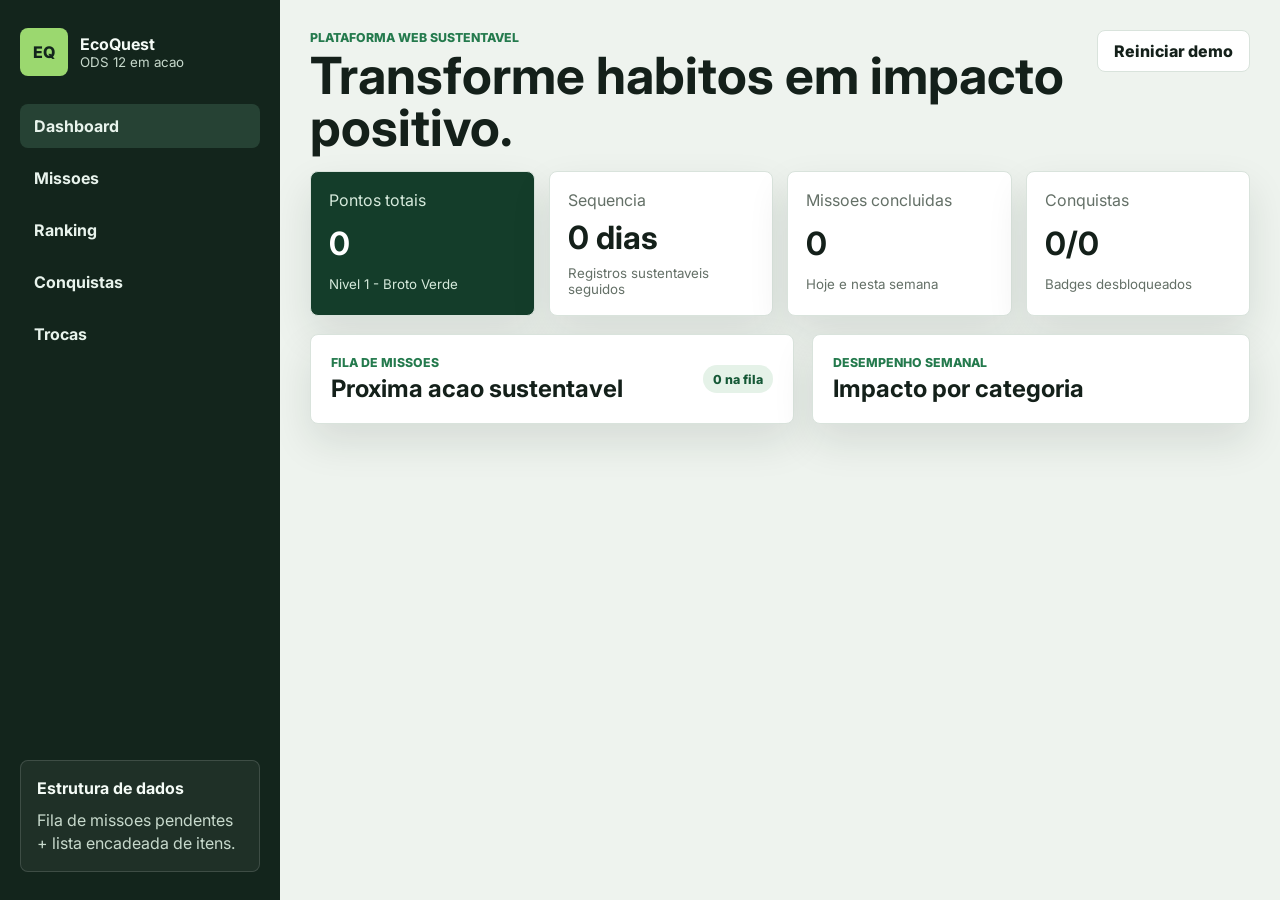
==== index.html @ 89058a18 "Primeiro commit: Criando arquivos HTML e CSS" ====
<!DOCTYPE html>
<html lang="pt-BR">
<head>
  <meta charset="UTF-8">
  <meta name="viewport" content="width=device-width, initial-scale=1.0">
  <title>EcoQuest | Gamificacao Sustentavel</title>
  <link rel="preconnect" href="https://fonts.googleapis.com">
  <link rel="preconnect" href="https://fonts.gstatic.com" crossorigin>
  <link href="https://fonts.googleapis.com/css2?family=Inter:wght@400;500;600;700;800&display=swap" rel="stylesheet">
  <link rel="stylesheet" href="styles.css">
</head>
<body>
  <div class="app-shell">
    <aside class="sidebar">
      <div class="brand">
        <span class="brand-mark">EQ</span>
        <div>
          <strong>EcoQuest</strong>
          <small>ODS 12 em acao</small>
        </div>
      </div>

      <nav class="nav-tabs" aria-label="Navegacao principal">
        <button class="nav-button active" data-view="dashboard" type="button">Dashboard</button>
        <button class="nav-button" data-view="missoes" type="button">Missoes</button>
        <button class="nav-button" data-view="ranking" type="button">Ranking</button>
        <button class="nav-button" data-view="conquistas" type="button">Conquistas</button>
        <button class="nav-button" data-view="trocas" type="button">Trocas</button>
      </nav>

      <div class="side-note">
        <strong>Estrutura de dados</strong>
        <span>Fila de missoes pendentes + lista encadeada de itens.</span>
      </div>
    </aside>

    <main class="main-content">
      <header class="topbar">
        <div>
          <p class="eyebrow">Plataforma web sustentavel</p>
          <h1>Transforme habitos em impacto positivo.</h1>
        </div>
        <button class="ghost-button" id="resetApp" type="button">Reiniciar demo</button>
      </header>

      <section class="notice" id="toast" aria-live="polite"></section>

      <section class="view active" id="dashboard">
        <div class="metrics-grid">
          <article class="metric-card primary">
            <span>Pontos totais</span>
            <strong id="totalPoints">0</strong>
            <small id="levelLabel">Nivel 1 - Broto Verde</small>
          </article>
          <article class="metric-card">
            <span>Sequencia</span>
            <strong id="streakDays">0 dias</strong>
            <small>Registros sustentaveis seguidos</small>
          </article>
          <article class="metric-card">
            <span>Missoes concluidas</span>
            <strong id="completedCount">0</strong>
            <small>Hoje e nesta semana</small>
          </article>
          <article class="metric-card">
            <span>Conquistas</span>
            <strong id="achievementCount">0/0</strong>
            <small>Badges desbloqueados</small>
          </article>
        </div>

        <div class="content-grid">
          <article class="panel next-mission">
            <div class="panel-header">
              <div>
                <p class="eyebrow">Fila de missoes</p>
                <h2>Proxima acao sustentavel</h2>
              </div>
              <span class="pill" id="queueSize">0 na fila</span>
            </div>
            <div id="nextMissionCard"></div>
          </article>

          <article class="panel">
            <div class="panel-header">
              <div>
                <p class="eyebrow">Desempenho semanal</p>
                <h2>Impacto por categoria</h2>
              </div>
            </div>
            <div class="chart-list" id="impactChart"></div>
          </article>
        </div>
      </section>

      <section class="view" id="missoes">
        <div class="section-header">
          <div>
            <p class="eyebrow">Missoes diarias e semanais</p>
            <h2>Registre uma atividade sustentavel</h2>
          </div>
          <span class="pill">Foto opcional</span>
        </div>
        <div class="mission-grid" id="missionList"></div>
      </section>

      <section class="view" id="ranking">
        <div class="section-header">
          <div>
            <p class="eyebrow">Competicao saudavel</p>
            <h2>Ranking EcoQuest</h2>
          </div>
        </div>
        <div class="ranking-list" id="rankingList"></div>
      </section>

      <section class="view" id="conquistas">
        <div class="section-header">
          <div>
            <p class="eyebrow">Gamificacao</p>
            <h2>Conquistas e recompensas</h2>
          </div>
        </div>
        <div class="achievement-grid" id="achievementList"></div>
      </section>

      <section class="view" id="trocas">
        <div class="section-header">
          <div>
            <p class="eyebrow">Economia circular</p>
            <h2>Troque ou doe itens parados</h2>
          </div>
          <span class="pill">+25 pontos por item</span>
        </div>

        <div class="exchange-layout">
          <form class="panel exchange-form" id="itemForm">
            <label>
              Nome do item
              <input id="itemName" type="text" placeholder="Ex.: Mochila, livro, fone" required>
            </label>
            <label>
              Categoria
              <select id="itemCategory" required>
                <option value="Roupas">Roupas</option>
                <option value="Eletronicos">Eletronicos</option>
                <option value="Livros">Livros</option>
                <option value="Casa">Casa</option>
                <option value="Outros">Outros</option>
              </select>
            </label>
            <label>
              Estado
              <select id="itemCondition" required>
                <option value="Novo">Novo</option>
                <option value="Muito bom">Muito bom</option>
                <option value="Bom">Bom</option>
                <option value="Precisa de reparo">Precisa de reparo</option>
              </select>
            </label>
            <label>
              Descricao
              <textarea id="itemDescription" rows="4" placeholder="Descreva o item e como combinar a troca."></textarea>
            </label>
            <button class="primary-button" type="submit">Cadastrar item</button>
          </form>

          <div class="panel">
            <div class="panel-header">
              <div>
                <p class="eyebrow">Lista encadeada</p>
                <h2>Itens disponiveis</h2>
              </div>
            </div>
            <div class="item-list" id="itemList"></div>
          </div>
        </div>
      </section>
    </main>
  </div>

  <template id="missionTemplate">
    <article class="mission-card">
      <div class="mission-top">
        <span class="mission-icon"></span>
        <span class="pill mission-frequency"></span>
      </div>
      <h3></h3>
      <p></p>
      <div class="mission-meta">
        <span class="points"></span>
        <span class="category"></span>
      </div>
      <label class="proof-upload">
        <span>Anexar foto opcional</span>
        <input type="file" accept="image/*">
      </label>
      <img class="proof-preview" alt="Previa da comprovacao">
      <button class="primary-button complete-button" type="button">Concluir missao</button>
    </article>
  </template>

  <script src="script.js"></script>
</body>
</html>
---- styles.css ----
:root {
  --bg: #eef3ee;
  --surface: #ffffff;
  --surface-strong: #f7faf7;
  --text: #14201a;
  --muted: #647067;
  --line: #d9e3dc;
  --green: #247a4d;
  --green-dark: #155836;
  --blue: #1f6f8f;
  --yellow: #c79022;
  --rose: #b9475b;
  --shadow: 0 18px 40px rgba(20, 32, 26, 0.11);
}

* {
  box-sizing: border-box;
}

body {
  margin: 0;
  min-height: 100vh;
  background: var(--bg);
  color: var(--text);
  font-family: "Inter", Arial, sans-serif;
}

button,
input,
select,
textarea {
  font: inherit;
}

button {
  cursor: pointer;
}

.app-shell {
  display: grid;
  grid-template-columns: 280px minmax(0, 1fr);
  min-height: 100vh;
}

.sidebar {
  display: flex;
  flex-direction: column;
  gap: 28px;
  padding: 28px 20px;
  background: #13251c;
  color: #f4fbf6;
}

.brand {
  display: flex;
  align-items: center;
  gap: 12px;
}

.brand-mark {
  display: grid;
  place-items: center;
  width: 48px;
  height: 48px;
  border-radius: 8px;
  background: #9bd86f;
  color: #13251c;
  font-weight: 800;
}

.brand strong,
.brand small {
  display: block;
}

.brand small,
.side-note span {
  color: #c7d9cc;
}

.nav-tabs {
  display: grid;
  gap: 8px;
}

.nav-button {
  width: 100%;
  min-height: 44px;
  border: 0;
  border-radius: 8px;
  background: transparent;
  color: #e8f3ec;
  text-align: left;
  padding: 0 14px;
  font-weight: 700;
}

.nav-button.active,
.nav-button:hover {
  background: #264234;
}

.side-note {
  margin-top: auto;
  display: grid;
  gap: 8px;
  padding: 16px;
  border: 1px solid rgba(255, 255, 255, 0.14);
  border-radius: 8px;
  background: rgba(255, 255, 255, 0.05);
  line-height: 1.45;
}

.main-content {
  padding: 30px;
  overflow: hidden;
}

.topbar {
  display: flex;
  align-items: flex-start;
  justify-content: space-between;
  gap: 18px;
  margin-bottom: 18px;
}

.topbar h1,
.section-header h2,
.panel h2 {
  margin: 4px 0 0;
  letter-spacing: 0;
}

.topbar h1 {
  font-size: clamp(1.8rem, 4vw, 3.4rem);
  line-height: 1.02;
  max-width: 760px;
}

.eyebrow {
  margin: 0;
  color: var(--green);
  font-size: 0.77rem;
  font-weight: 800;
  letter-spacing: 0;
  text-transform: uppercase;
}

.ghost-button,
.primary-button {
  min-height: 42px;
  border-radius: 8px;
  padding: 0 16px;
  font-weight: 800;
}

.ghost-button {
  border: 1px solid var(--line);
  background: var(--surface);
  color: var(--text);
}

.primary-button {
  border: 0;
  background: var(--green);
  color: #fff;
}

.primary-button:hover {
  background: var(--green-dark);
}

.notice {
  min-height: 0;
}

.notice.show {
  margin-bottom: 18px;
  padding: 14px 16px;
  border-left: 5px solid var(--green);
  border-radius: 8px;
  background: #ffffff;
  box-shadow: var(--shadow);
  font-weight: 700;
}

.view {
  display: none;
}

.view.active {
  display: block;
}

.metrics-grid {
  display: grid;
  grid-template-columns: repeat(4, minmax(0, 1fr));
  gap: 14px;
  margin-bottom: 18px;
}

.metric-card,
.panel,
.mission-card,
.achievement-card,
.ranking-row,
.item-card {
  border: 1px solid var(--line);
  border-radius: 8px;
  background: var(--surface);
  box-shadow: var(--shadow);
}

.metric-card {
  display: grid;
  gap: 8px;
  padding: 18px;
}

.metric-card.primary {
  background: #143d2a;
  color: #fff;
}

.metric-card span,
.metric-card small {
  color: var(--muted);
}

.metric-card.primary span,
.metric-card.primary small {
  color: #d6eadc;
}

.metric-card strong {
  font-size: 2rem;
}

.content-grid {
  display: grid;
  grid-template-columns: minmax(0, 1.05fr) minmax(320px, 0.95fr);
  gap: 18px;
}

.panel {
  padding: 20px;
}

.panel-header,
.section-header,
.mission-top,
.mission-meta,
.ranking-row {
  display: flex;
  align-items: center;
  justify-content: space-between;
  gap: 12px;
}

.section-header {
  margin: 8px 0 18px;
}

.pill {
  display: inline-flex;
  align-items: center;
  min-height: 28px;
  border-radius: 999px;
  background: #e5f2e8;
  color: var(--green-dark);
  padding: 0 10px;
  font-size: 0.78rem;
  font-weight: 800;
  white-space: nowrap;
}

.mission-grid,
.achievement-grid {
  display: grid;
  grid-template-columns: repeat(3, minmax(0, 1fr));
  gap: 16px;
}

.mission-card,
.achievement-card,
.item-card {
  padding: 18px;
}

.mission-card {
  display: grid;
  gap: 12px;
}

.mission-icon {
  display: grid;
  place-items: center;
  width: 44px;
  height: 44px;
  border-radius: 8px;
  background: #dff1e3;
  font-size: 1.35rem;
}

.mission-card h3,
.achievement-card h3,
.item-card h3 {
  margin: 0;
}

.mission-card p,
.achievement-card p,
.item-card p {
  margin: 0;
  color: var(--muted);
  line-height: 1.5;
}

.mission-meta span {
  color: var(--blue);
  font-weight: 800;
}

.proof-upload {
  display: grid;
  gap: 8px;
  padding: 12px;
  border: 1px dashed #9bb8a6;
  border-radius: 8px;
  background: var(--surface-strong);
  color: var(--muted);
  font-size: 0.9rem;
  font-weight: 700;
}

.proof-upload input {
  width: 100%;
}

.proof-preview {
  display: none;
  width: 100%;
  max-height: 150px;
  object-fit: cover;
  border-radius: 8px;
}

.proof-preview.visible {
  display: block;
}

.chart-list {
  display: grid;
  gap: 18px;
}

.chart-row {
  display: grid;
  gap: 8px;
}

.chart-title {
  display: flex;
  justify-content: space-between;
  color: var(--muted);
  font-weight: 800;
}

.bar-track {
  height: 14px;
  overflow: hidden;
  border-radius: 999px;
  background: #e2ebe5;
}

.bar-fill {
  height: 100%;
  border-radius: inherit;
  background: var(--green);
}

.ranking-list,
.item-list {
  display: grid;
  gap: 12px;
}

.ranking-row {
  padding: 16px;
}

.ranking-left {
  display: flex;
  align-items: center;
  gap: 12px;
}

.rank-position {
  display: grid;
  place-items: center;
  width: 36px;
  height: 36px;
  border-radius: 8px;
  background: #e9f3ed;
  font-weight: 900;
}

.ranking-row.current-user {
  border-color: var(--green);
  background: #f3fbf5;
}

.achievement-card {
  display: grid;
  gap: 10px;
}

.achievement-card.locked {
  opacity: 0.55;
  box-shadow: none;
}

.badge-icon {
  font-size: 2rem;
}

.exchange-layout {
  display: grid;
  grid-template-columns: 360px minmax(0, 1fr);
  gap: 18px;
}

.exchange-form {
  display: grid;
  gap: 14px;
  align-content: start;
}

label {
  display: grid;
  gap: 7px;
  color: var(--muted);
  font-weight: 800;
}

input,
select,
textarea {
  width: 100%;
  border: 1px solid var(--line);
  border-radius: 8px;
  background: #fff;
  color: var(--text);
  padding: 11px 12px;
}

textarea {
  resize: vertical;
}

.item-card {
  display: grid;
  gap: 10px;
}

.item-tags {
  display: flex;
  flex-wrap: wrap;
  gap: 8px;
}

.empty-state {
  color: var(--muted);
  line-height: 1.5;
}

@media (max-width: 980px) {
  .app-shell {
    grid-template-columns: 1fr;
  }

  .sidebar {
    position: sticky;
    top: 0;
    z-index: 3;
    padding: 16px;
  }

  .nav-tabs {
    grid-template-columns: repeat(5, minmax(0, 1fr));
  }

  .nav-button {
    text-align: center;
    padding: 0 8px;
  }

  .side-note {
    display: none;
  }

  .metrics-grid,
  .content-grid,
  .mission-grid,
  .achievement-grid,
  .exchange-layout {
    grid-template-columns: 1fr 1fr;
  }
}

@media (max-width: 680px) {
  .main-content {
    padding: 18px;
  }

  .topbar,
  .section-header,
  .panel-header {
    align-items: stretch;
    flex-direction: column;
  }

  .nav-tabs,
  .metrics-grid,
  .content-grid,
  .mission-grid,
  .achievement-grid,
  .exchange-layout {
    grid-template-columns: 1fr;
  }

  .sidebar {
    position: static;
  }

  .nav-button {
    text-align: left;
  }
}
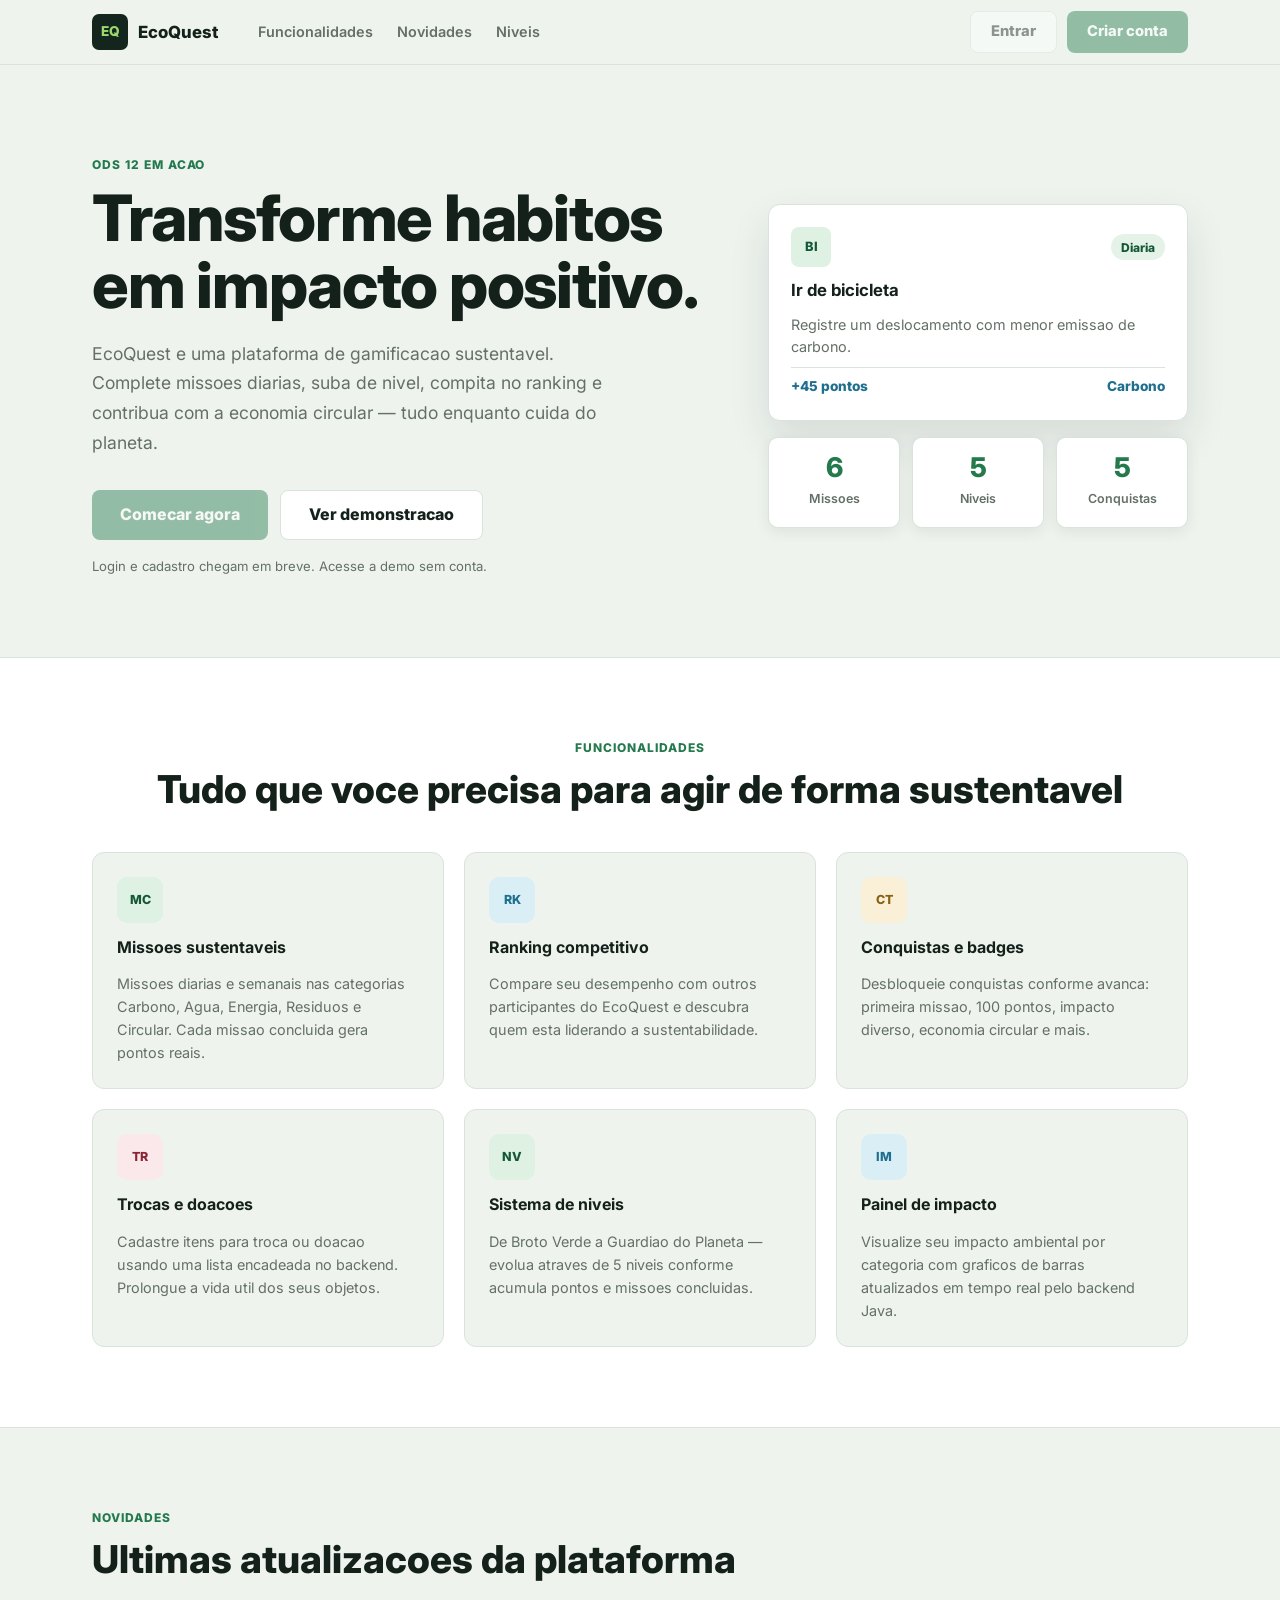
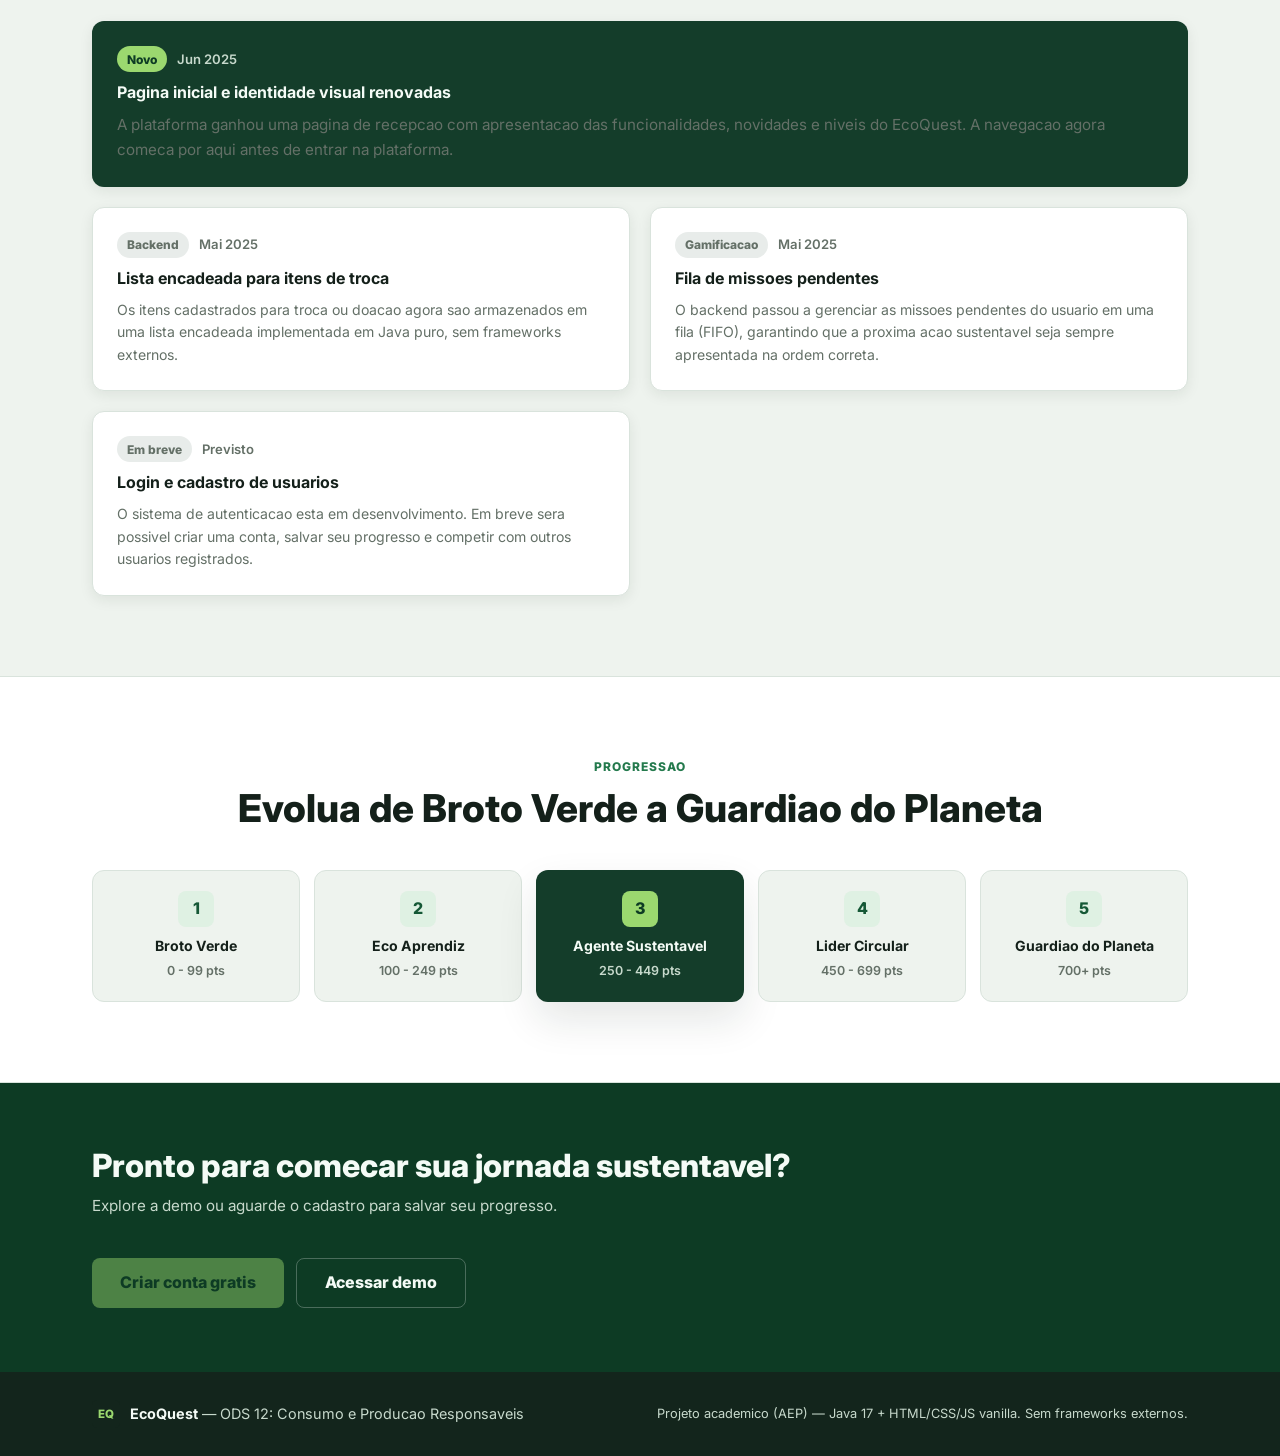
==== commit de47f769: "Terceiro commit: Ajustando FrontEnd para criar uma landing page" ====
--- a/index.html
+++ b/index.html
@@ -3,203 +3,231 @@
 <head>
   <meta charset="UTF-8">
   <meta name="viewport" content="width=device-width, initial-scale=1.0">
-  <title>EcoQuest | Gamificacao Sustentavel</title>
+  <title>EcoQuest | Transforme habitos em impacto positivo</title>
   <link rel="preconnect" href="https://fonts.googleapis.com">
   <link rel="preconnect" href="https://fonts.gstatic.com" crossorigin>
   <link href="https://fonts.googleapis.com/css2?family=Inter:wght@400;500;600;700;800&display=swap" rel="stylesheet">
-  <link rel="stylesheet" href="styles.css">
+  <link rel="stylesheet" href="landing.css">
 </head>
 <body>
-  <div class="app-shell">
-    <aside class="sidebar">
-      <div class="brand">
-        <span class="brand-mark">EQ</span>
+
+  <header class="lp-header">
+    <div class="lp-container lp-header-inner">
+      <a class="lp-brand" href="/">
+        <span class="lp-brand-mark">EQ</span>
+        <span class="lp-brand-name">EcoQuest</span>
+      </a>
+      <nav class="lp-nav" aria-label="Navegacao principal">
+        <a href="#features">Funcionalidades</a>
+        <a href="#novidades">Novidades</a>
+        <a href="#niveis">Niveis</a>
+      </nav>
+      <div class="lp-auth">
+        <button class="lp-btn-ghost" type="button" disabled title="Em breve">Entrar</button>
+        <button class="lp-btn-primary" type="button" disabled title="Em breve">Criar conta</button>
+      </div>
+    </div>
+  </header>
+
+  <main>
+
+    <section class="lp-hero">
+      <div class="lp-container lp-hero-inner">
+        <div class="lp-hero-content">
+          <span class="lp-eyebrow">ODS 12 em acao</span>
+          <h1>Transforme habitos<br>em impacto positivo.</h1>
+          <p class="lp-hero-sub">
+            EcoQuest e uma plataforma de gamificacao sustentavel. Complete missoes diarias,
+            suba de nivel, compita no ranking e contribua com a economia circular —
+            tudo enquanto cuida do planeta.
+          </p>
+          <div class="lp-hero-actions">
+            <button class="lp-btn-primary lp-btn-lg" type="button" disabled title="Em breve">Comecar agora</button>
+            <a class="lp-btn-ghost lp-btn-lg" href="/app.html">Ver demonstracao</a>
+          </div>
+          <p class="lp-hero-note">Login e cadastro chegam em breve. Acesse a demo sem conta.</p>
+        </div>
+        <div class="lp-hero-visual" aria-hidden="true">
+          <div class="lp-hero-card">
+            <div class="lp-hero-card-row">
+              <span class="lp-badge">BI</span>
+              <span class="lp-pill">Diaria</span>
+            </div>
+            <strong>Ir de bicicleta</strong>
+            <p>Registre um deslocamento com menor emissao de carbono.</p>
+            <div class="lp-hero-card-footer">
+              <span>+45 pontos</span>
+              <span>Carbono</span>
+            </div>
+          </div>
+          <div class="lp-hero-stat-row">
+            <div class="lp-hero-stat">
+              <strong>6</strong>
+              <span>Missoes</span>
+            </div>
+            <div class="lp-hero-stat">
+              <strong>5</strong>
+              <span>Niveis</span>
+            </div>
+            <div class="lp-hero-stat">
+              <strong>5</strong>
+              <span>Conquistas</span>
+            </div>
+          </div>
+        </div>
+      </div>
+    </section>
+
+    <section class="lp-features" id="features">
+      <div class="lp-container">
+        <span class="lp-eyebrow lp-eyebrow-center">Funcionalidades</span>
+        <h2 class="lp-section-title lp-text-center">Tudo que voce precisa para agir de forma sustentavel</h2>
+        <div class="lp-features-grid">
+          <article class="lp-feature-card">
+            <div class="lp-feature-icon lp-icon-green">
+              <span>MC</span>
+            </div>
+            <h3>Missoes sustentaveis</h3>
+            <p>Missoes diarias e semanais nas categorias Carbono, Agua, Energia, Residuos e Circular. Cada missao concluida gera pontos reais.</p>
+          </article>
+          <article class="lp-feature-card">
+            <div class="lp-feature-icon lp-icon-blue">
+              <span>RK</span>
+            </div>
+            <h3>Ranking competitivo</h3>
+            <p>Compare seu desempenho com outros participantes do EcoQuest e descubra quem esta liderando a sustentabilidade.</p>
+          </article>
+          <article class="lp-feature-card">
+            <div class="lp-feature-icon lp-icon-yellow">
+              <span>CT</span>
+            </div>
+            <h3>Conquistas e badges</h3>
+            <p>Desbloqueie conquistas conforme avanca: primeira missao, 100 pontos, impacto diverso, economia circular e mais.</p>
+          </article>
+          <article class="lp-feature-card">
+            <div class="lp-feature-icon lp-icon-rose">
+              <span>TR</span>
+            </div>
+            <h3>Trocas e doacoes</h3>
+            <p>Cadastre itens para troca ou doacao usando uma lista encadeada no backend. Prolongue a vida util dos seus objetos.</p>
+          </article>
+          <article class="lp-feature-card">
+            <div class="lp-feature-icon lp-icon-green">
+              <span>NV</span>
+            </div>
+            <h3>Sistema de niveis</h3>
+            <p>De Broto Verde a Guardiao do Planeta — evolua atraves de 5 niveis conforme acumula pontos e missoes concluidas.</p>
+          </article>
+          <article class="lp-feature-card">
+            <div class="lp-feature-icon lp-icon-blue">
+              <span>IM</span>
+            </div>
+            <h3>Painel de impacto</h3>
+            <p>Visualize seu impacto ambiental por categoria com graficos de barras atualizados em tempo real pelo backend Java.</p>
+          </article>
+        </div>
+      </div>
+    </section>
+
+    <section class="lp-novidades" id="novidades">
+      <div class="lp-container">
+        <span class="lp-eyebrow">Novidades</span>
+        <h2 class="lp-section-title">Ultimas atualizacoes da plataforma</h2>
+        <div class="lp-news-list">
+          <article class="lp-news-card lp-news-featured">
+            <div class="lp-news-meta">
+              <span class="lp-pill">Novo</span>
+              <time>Jun 2025</time>
+            </div>
+            <h3>Pagina inicial e identidade visual renovadas</h3>
+            <p>A plataforma ganhou uma pagina de recepcao com apresentacao das funcionalidades, novidades e niveis do EcoQuest. A navegacao agora comeca por aqui antes de entrar na plataforma.</p>
+          </article>
+          <article class="lp-news-card">
+            <div class="lp-news-meta">
+              <span class="lp-pill lp-pill-muted">Backend</span>
+              <time>Mai 2025</time>
+            </div>
+            <h3>Lista encadeada para itens de troca</h3>
+            <p>Os itens cadastrados para troca ou doacao agora sao armazenados em uma lista encadeada implementada em Java puro, sem frameworks externos.</p>
+          </article>
+          <article class="lp-news-card">
+            <div class="lp-news-meta">
+              <span class="lp-pill lp-pill-muted">Gamificacao</span>
+              <time>Mai 2025</time>
+            </div>
+            <h3>Fila de missoes pendentes</h3>
+            <p>O backend passou a gerenciar as missoes pendentes do usuario em uma fila (FIFO), garantindo que a proxima acao sustentavel seja sempre apresentada na ordem correta.</p>
+          </article>
+          <article class="lp-news-card">
+            <div class="lp-news-meta">
+              <span class="lp-pill lp-pill-muted">Em breve</span>
+              <time>Previsto</time>
+            </div>
+            <h3>Login e cadastro de usuarios</h3>
+            <p>O sistema de autenticacao esta em desenvolvimento. Em breve sera possivel criar uma conta, salvar seu progresso e competir com outros usuarios registrados.</p>
+          </article>
+        </div>
+      </div>
+    </section>
+
+    <section class="lp-niveis" id="niveis">
+      <div class="lp-container">
+        <span class="lp-eyebrow lp-eyebrow-center">Progressao</span>
+        <h2 class="lp-section-title lp-text-center">Evolua de Broto Verde a Guardiao do Planeta</h2>
+        <div class="lp-niveis-grid">
+          <article class="lp-nivel-card">
+            <span class="lp-nivel-num">1</span>
+            <strong>Broto Verde</strong>
+            <span class="lp-nivel-range">0 - 99 pts</span>
+          </article>
+          <article class="lp-nivel-card">
+            <span class="lp-nivel-num">2</span>
+            <strong>Eco Aprendiz</strong>
+            <span class="lp-nivel-range">100 - 249 pts</span>
+          </article>
+          <article class="lp-nivel-card lp-nivel-destaque">
+            <span class="lp-nivel-num">3</span>
+            <strong>Agente Sustentavel</strong>
+            <span class="lp-nivel-range">250 - 449 pts</span>
+          </article>
+          <article class="lp-nivel-card">
+            <span class="lp-nivel-num">4</span>
+            <strong>Lider Circular</strong>
+            <span class="lp-nivel-range">450 - 699 pts</span>
+          </article>
+          <article class="lp-nivel-card">
+            <span class="lp-nivel-num">5</span>
+            <strong>Guardiao do Planeta</strong>
+            <span class="lp-nivel-range">700+ pts</span>
+          </article>
+        </div>
+      </div>
+    </section>
+
+    <section class="lp-cta">
+      <div class="lp-container lp-cta-inner">
         <div>
-          <strong>EcoQuest</strong>
-          <small>ODS 12 em acao</small>
-        </div>
-      </div>
-
-      <nav class="nav-tabs" aria-label="Navegacao principal">
-        <button class="nav-button active" data-view="dashboard" type="button">Dashboard</button>
-        <button class="nav-button" data-view="missoes" type="button">Missoes</button>
-        <button class="nav-button" data-view="ranking" type="button">Ranking</button>
-        <button class="nav-button" data-view="conquistas" type="button">Conquistas</button>
-        <button class="nav-button" data-view="trocas" type="button">Trocas</button>
-      </nav>
-
-      <div class="side-note">
-        <strong>Estrutura de dados</strong>
-        <span>Fila de missoes pendentes + lista encadeada de itens.</span>
-      </div>
-    </aside>
-
-    <main class="main-content">
-      <header class="topbar">
-        <div>
-          <p class="eyebrow">Plataforma web sustentavel</p>
-          <h1>Transforme habitos em impacto positivo.</h1>
-        </div>
-        <button class="ghost-button" id="resetApp" type="button">Reiniciar demo</button>
-      </header>
-
-      <section class="notice" id="toast" aria-live="polite"></section>
-
-      <section class="view active" id="dashboard">
-        <div class="metrics-grid">
-          <article class="metric-card primary">
-            <span>Pontos totais</span>
-            <strong id="totalPoints">0</strong>
-            <small id="levelLabel">Nivel 1 - Broto Verde</small>
-          </article>
-          <article class="metric-card">
-            <span>Sequencia</span>
-            <strong id="streakDays">0 dias</strong>
-            <small>Registros sustentaveis seguidos</small>
-          </article>
-          <article class="metric-card">
-            <span>Missoes concluidas</span>
-            <strong id="completedCount">0</strong>
-            <small>Hoje e nesta semana</small>
-          </article>
-          <article class="metric-card">
-            <span>Conquistas</span>
-            <strong id="achievementCount">0/0</strong>
-            <small>Badges desbloqueados</small>
-          </article>
-        </div>
-
-        <div class="content-grid">
-          <article class="panel next-mission">
-            <div class="panel-header">
-              <div>
-                <p class="eyebrow">Fila de missoes</p>
-                <h2>Proxima acao sustentavel</h2>
-              </div>
-              <span class="pill" id="queueSize">0 na fila</span>
-            </div>
-            <div id="nextMissionCard"></div>
-          </article>
-
-          <article class="panel">
-            <div class="panel-header">
-              <div>
-                <p class="eyebrow">Desempenho semanal</p>
-                <h2>Impacto por categoria</h2>
-              </div>
-            </div>
-            <div class="chart-list" id="impactChart"></div>
-          </article>
-        </div>
-      </section>
-
-      <section class="view" id="missoes">
-        <div class="section-header">
-          <div>
-            <p class="eyebrow">Missoes diarias e semanais</p>
-            <h2>Registre uma atividade sustentavel</h2>
-          </div>
-          <span class="pill">Foto opcional</span>
-        </div>
-        <div class="mission-grid" id="missionList"></div>
-      </section>
-
-      <section class="view" id="ranking">
-        <div class="section-header">
-          <div>
-            <p class="eyebrow">Competicao saudavel</p>
-            <h2>Ranking EcoQuest</h2>
-          </div>
-        </div>
-        <div class="ranking-list" id="rankingList"></div>
-      </section>
-
-      <section class="view" id="conquistas">
-        <div class="section-header">
-          <div>
-            <p class="eyebrow">Gamificacao</p>
-            <h2>Conquistas e recompensas</h2>
-          </div>
-        </div>
-        <div class="achievement-grid" id="achievementList"></div>
-      </section>
-
-      <section class="view" id="trocas">
-        <div class="section-header">
-          <div>
-            <p class="eyebrow">Economia circular</p>
-            <h2>Troque ou doe itens parados</h2>
-          </div>
-          <span class="pill">+25 pontos por item</span>
-        </div>
-
-        <div class="exchange-layout">
-          <form class="panel exchange-form" id="itemForm">
-            <label>
-              Nome do item
-              <input id="itemName" type="text" placeholder="Ex.: Mochila, livro, fone" required>
-            </label>
-            <label>
-              Categoria
-              <select id="itemCategory" required>
-                <option value="Roupas">Roupas</option>
-                <option value="Eletronicos">Eletronicos</option>
-                <option value="Livros">Livros</option>
-                <option value="Casa">Casa</option>
-                <option value="Outros">Outros</option>
-              </select>
-            </label>
-            <label>
-              Estado
-              <select id="itemCondition" required>
-                <option value="Novo">Novo</option>
-                <option value="Muito bom">Muito bom</option>
-                <option value="Bom">Bom</option>
-                <option value="Precisa de reparo">Precisa de reparo</option>
-              </select>
-            </label>
-            <label>
-              Descricao
-              <textarea id="itemDescription" rows="4" placeholder="Descreva o item e como combinar a troca."></textarea>
-            </label>
-            <button class="primary-button" type="submit">Cadastrar item</button>
-          </form>
-
-          <div class="panel">
-            <div class="panel-header">
-              <div>
-                <p class="eyebrow">Lista encadeada</p>
-                <h2>Itens disponiveis</h2>
-              </div>
-            </div>
-            <div class="item-list" id="itemList"></div>
-          </div>
-        </div>
-      </section>
-    </main>
-  </div>
-
-  <template id="missionTemplate">
-    <article class="mission-card">
-      <div class="mission-top">
-        <span class="mission-icon"></span>
-        <span class="pill mission-frequency"></span>
-      </div>
-      <h3></h3>
-      <p></p>
-      <div class="mission-meta">
-        <span class="points"></span>
-        <span class="category"></span>
-      </div>
-      <label class="proof-upload">
-        <span>Anexar foto opcional</span>
-        <input type="file" accept="image/*">
-      </label>
-      <img class="proof-preview" alt="Previa da comprovacao">
-      <button class="primary-button complete-button" type="button">Concluir missao</button>
-    </article>
-  </template>
-
-  <script src="script.js"></script>
+          <h2>Pronto para comecar sua jornada sustentavel?</h2>
+          <p>Explore a demo ou aguarde o cadastro para salvar seu progresso.</p>
+        </div>
+        <div class="lp-cta-actions">
+          <button class="lp-btn-primary lp-btn-lg" type="button" disabled title="Em breve">Criar conta gratis</button>
+          <a class="lp-btn-ghost lp-btn-lg" href="/app.html">Acessar demo</a>
+        </div>
+      </div>
+    </section>
+
+  </main>
+
+  <footer class="lp-footer">
+    <div class="lp-container lp-footer-inner">
+      <div class="lp-footer-brand">
+        <span class="lp-brand-mark lp-brand-mark-sm">EQ</span>
+        <span><strong>EcoQuest</strong> — ODS 12: Consumo e Producao Responsaveis</span>
+      </div>
+      <p class="lp-footer-note">Projeto academico (AEP) — Java 17 + HTML/CSS/JS vanilla. Sem frameworks externos.</p>
+    </div>
+  </footer>
+
 </body>
 </html>
--- a/landing.css
+++ b/landing.css
@@ -0,0 +1,693 @@
+:root {
+  --bg: #eef3ee;
+  --surface: #ffffff;
+  --text: #14201a;
+  --muted: #647067;
+  --line: #d9e3dc;
+  --green: #247a4d;
+  --green-dark: #155836;
+  --green-xdark: #0d3b24;
+  --blue: #1f6f8f;
+  --yellow: #c79022;
+  --rose: #b9475b;
+  --shadow: 0 18px 40px rgba(20, 32, 26, 0.11);
+  --shadow-sm: 0 4px 14px rgba(20, 32, 26, 0.08);
+}
+
+*, *::before, *::after {
+  box-sizing: border-box;
+  margin: 0;
+  padding: 0;
+}
+
+body {
+  background: var(--bg);
+  color: var(--text);
+  font-family: "Inter", Arial, sans-serif;
+  font-size: 1rem;
+  line-height: 1.6;
+}
+
+a {
+  color: inherit;
+  text-decoration: none;
+}
+
+button {
+  cursor: pointer;
+  font: inherit;
+}
+
+/* ── Container ── */
+.lp-container {
+  width: 100%;
+  max-width: 1160px;
+  margin-inline: auto;
+  padding-inline: 32px;
+}
+
+/* ── Eyebrow ── */
+.lp-eyebrow {
+  display: block;
+  color: var(--green);
+  font-size: 0.75rem;
+  font-weight: 800;
+  letter-spacing: 0.08em;
+  text-transform: uppercase;
+  margin-bottom: 10px;
+}
+
+.lp-eyebrow-center {
+  text-align: center;
+}
+
+/* ── Section title ── */
+.lp-section-title {
+  font-size: clamp(1.6rem, 3vw, 2.4rem);
+  font-weight: 800;
+  line-height: 1.15;
+  margin-bottom: 40px;
+}
+
+.lp-text-center {
+  text-align: center;
+}
+
+/* ── Pill ── */
+.lp-pill {
+  display: inline-flex;
+  align-items: center;
+  min-height: 26px;
+  border-radius: 999px;
+  background: #e5f2e8;
+  color: var(--green-dark);
+  padding: 0 10px;
+  font-size: 0.75rem;
+  font-weight: 800;
+  white-space: nowrap;
+}
+
+.lp-pill-muted {
+  background: #e8ecea;
+  color: var(--muted);
+}
+
+/* ── Buttons ── */
+.lp-btn-primary,
+.lp-btn-ghost {
+  display: inline-flex;
+  align-items: center;
+  justify-content: center;
+  min-height: 42px;
+  border-radius: 8px;
+  padding: 0 20px;
+  font-weight: 800;
+  font-size: 0.92rem;
+  transition: background 0.15s, opacity 0.15s;
+}
+
+.lp-btn-primary {
+  border: 0;
+  background: var(--green);
+  color: #fff;
+}
+
+.lp-btn-primary:hover:not(:disabled) {
+  background: var(--green-dark);
+}
+
+.lp-btn-ghost {
+  border: 1.5px solid var(--line);
+  background: var(--surface);
+  color: var(--text);
+}
+
+.lp-btn-ghost:hover {
+  border-color: var(--green);
+  color: var(--green);
+}
+
+.lp-btn-lg {
+  min-height: 50px;
+  padding: 0 28px;
+  font-size: 1rem;
+}
+
+.lp-btn-primary:disabled,
+.lp-btn-ghost:disabled {
+  opacity: 0.45;
+  cursor: not-allowed;
+}
+
+/* ════════════════════════════════
+   HEADER
+════════════════════════════════ */
+.lp-header {
+  position: sticky;
+  top: 0;
+  z-index: 10;
+  background: rgba(238, 243, 238, 0.9);
+  backdrop-filter: blur(10px);
+  border-bottom: 1px solid var(--line);
+}
+
+.lp-header-inner {
+  display: flex;
+  align-items: center;
+  gap: 32px;
+  height: 64px;
+}
+
+.lp-brand {
+  display: flex;
+  align-items: center;
+  gap: 10px;
+  flex-shrink: 0;
+}
+
+.lp-brand-mark {
+  display: grid;
+  place-items: center;
+  width: 36px;
+  height: 36px;
+  border-radius: 7px;
+  background: #13251c;
+  color: #9bd86f;
+  font-weight: 800;
+  font-size: 0.85rem;
+}
+
+.lp-brand-mark-sm {
+  width: 28px;
+  height: 28px;
+  font-size: 0.72rem;
+  border-radius: 5px;
+}
+
+.lp-brand-name {
+  font-weight: 800;
+  font-size: 1.05rem;
+}
+
+.lp-nav {
+  display: flex;
+  align-items: center;
+  gap: 24px;
+  margin-left: 8px;
+}
+
+.lp-nav a {
+  color: var(--muted);
+  font-weight: 600;
+  font-size: 0.9rem;
+  transition: color 0.15s;
+}
+
+.lp-nav a:hover {
+  color: var(--green);
+}
+
+.lp-auth {
+  display: flex;
+  align-items: center;
+  gap: 10px;
+  margin-left: auto;
+}
+
+/* ════════════════════════════════
+   HERO
+════════════════════════════════ */
+.lp-hero {
+  padding: 90px 0 80px;
+}
+
+.lp-hero-inner {
+  display: grid;
+  grid-template-columns: 1fr 420px;
+  gap: 60px;
+  align-items: center;
+}
+
+.lp-hero-content h1 {
+  font-size: clamp(2.4rem, 5vw, 4rem);
+  font-weight: 800;
+  line-height: 1.05;
+  letter-spacing: -0.02em;
+  margin-bottom: 20px;
+}
+
+.lp-hero-sub {
+  color: var(--muted);
+  font-size: 1.1rem;
+  line-height: 1.7;
+  max-width: 520px;
+  margin-bottom: 32px;
+}
+
+.lp-hero-actions {
+  display: flex;
+  align-items: center;
+  gap: 12px;
+  flex-wrap: wrap;
+  margin-bottom: 16px;
+}
+
+.lp-hero-note {
+  font-size: 0.82rem;
+  color: var(--muted);
+}
+
+/* Hero visual — card decorativo */
+.lp-hero-visual {
+  display: grid;
+  gap: 16px;
+}
+
+.lp-hero-card {
+  background: var(--surface);
+  border: 1px solid var(--line);
+  border-radius: 12px;
+  padding: 22px;
+  box-shadow: var(--shadow);
+  display: grid;
+  gap: 10px;
+}
+
+.lp-hero-card-row {
+  display: flex;
+  align-items: center;
+  justify-content: space-between;
+}
+
+.lp-badge {
+  display: grid;
+  place-items: center;
+  width: 40px;
+  height: 40px;
+  border-radius: 8px;
+  background: #dff1e3;
+  color: var(--green-dark);
+  font-weight: 800;
+  font-size: 0.8rem;
+}
+
+.lp-hero-card strong {
+  font-size: 1.05rem;
+}
+
+.lp-hero-card p {
+  color: var(--muted);
+  font-size: 0.9rem;
+  line-height: 1.5;
+}
+
+.lp-hero-card-footer {
+  display: flex;
+  justify-content: space-between;
+  font-size: 0.85rem;
+  font-weight: 800;
+  color: var(--blue);
+  padding-top: 8px;
+  border-top: 1px solid var(--line);
+}
+
+.lp-hero-stat-row {
+  display: grid;
+  grid-template-columns: repeat(3, 1fr);
+  gap: 12px;
+}
+
+.lp-hero-stat {
+  background: var(--surface);
+  border: 1px solid var(--line);
+  border-radius: 10px;
+  padding: 16px;
+  text-align: center;
+  box-shadow: var(--shadow-sm);
+}
+
+.lp-hero-stat strong {
+  display: block;
+  font-size: 1.7rem;
+  font-weight: 800;
+  color: var(--green);
+  line-height: 1;
+  margin-bottom: 4px;
+}
+
+.lp-hero-stat span {
+  font-size: 0.78rem;
+  color: var(--muted);
+  font-weight: 600;
+}
+
+/* ════════════════════════════════
+   FEATURES
+════════════════════════════════ */
+.lp-features {
+  padding: 80px 0;
+  background: var(--surface);
+  border-top: 1px solid var(--line);
+  border-bottom: 1px solid var(--line);
+}
+
+.lp-features-grid {
+  display: grid;
+  grid-template-columns: repeat(3, 1fr);
+  gap: 20px;
+}
+
+.lp-feature-card {
+  padding: 24px;
+  border: 1px solid var(--line);
+  border-radius: 12px;
+  background: var(--bg);
+  display: grid;
+  gap: 12px;
+  align-content: start;
+  transition: box-shadow 0.15s, border-color 0.15s;
+}
+
+.lp-feature-card:hover {
+  box-shadow: var(--shadow);
+  border-color: #c2d9c9;
+}
+
+.lp-feature-icon {
+  display: grid;
+  place-items: center;
+  width: 46px;
+  height: 46px;
+  border-radius: 10px;
+  font-weight: 800;
+  font-size: 0.78rem;
+}
+
+.lp-icon-green  { background: #dff1e3; color: var(--green-dark); }
+.lp-icon-blue   { background: #daeef6; color: var(--blue); }
+.lp-icon-yellow { background: #faf0d8; color: #8a6012; }
+.lp-icon-rose   { background: #fbe8eb; color: #8a2535; }
+
+.lp-feature-card h3 {
+  font-size: 1rem;
+  font-weight: 700;
+}
+
+.lp-feature-card p {
+  color: var(--muted);
+  font-size: 0.9rem;
+  line-height: 1.6;
+}
+
+/* ════════════════════════════════
+   NOVIDADES
+════════════════════════════════ */
+.lp-novidades {
+  padding: 80px 0;
+}
+
+.lp-news-list {
+  display: grid;
+  grid-template-columns: 1fr 1fr;
+  gap: 20px;
+}
+
+.lp-news-card {
+  padding: 24px;
+  background: var(--surface);
+  border: 1px solid var(--line);
+  border-radius: 12px;
+  box-shadow: var(--shadow-sm);
+  display: grid;
+  gap: 10px;
+  align-content: start;
+}
+
+.lp-news-featured {
+  grid-column: 1 / -1;
+  background: #143d2a;
+  color: #f4fbf6;
+  border-color: transparent;
+}
+
+.lp-news-featured .lp-news-meta time,
+.lp-news-featured p {
+  color: #c7d9cc;
+}
+
+.lp-news-featured .lp-pill {
+  background: #9bd86f;
+  color: #0d3b24;
+}
+
+.lp-news-featured h3 {
+  font-size: 1.25rem;
+}
+
+.lp-news-meta {
+  display: flex;
+  align-items: center;
+  gap: 10px;
+}
+
+.lp-news-meta time {
+  font-size: 0.82rem;
+  color: var(--muted);
+  font-weight: 600;
+}
+
+.lp-news-card h3 {
+  font-size: 1rem;
+  font-weight: 700;
+  line-height: 1.3;
+}
+
+.lp-news-card p {
+  color: var(--muted);
+  font-size: 0.88rem;
+  line-height: 1.6;
+}
+
+.lp-news-featured p {
+  font-size: 0.95rem;
+}
+
+/* ════════════════════════════════
+   NIVEIS
+════════════════════════════════ */
+.lp-niveis {
+  padding: 80px 0;
+  background: var(--surface);
+  border-top: 1px solid var(--line);
+  border-bottom: 1px solid var(--line);
+}
+
+.lp-niveis-grid {
+  display: grid;
+  grid-template-columns: repeat(5, 1fr);
+  gap: 14px;
+}
+
+.lp-nivel-card {
+  padding: 20px 16px;
+  background: var(--bg);
+  border: 1px solid var(--line);
+  border-radius: 12px;
+  display: grid;
+  gap: 6px;
+  text-align: center;
+  align-content: center;
+  transition: box-shadow 0.15s;
+}
+
+.lp-nivel-card:hover {
+  box-shadow: var(--shadow-sm);
+}
+
+.lp-nivel-destaque {
+  background: #143d2a;
+  color: #f4fbf6;
+  border-color: transparent;
+  box-shadow: var(--shadow);
+}
+
+.lp-nivel-destaque .lp-nivel-range {
+  color: #c7d9cc;
+}
+
+.lp-nivel-num {
+  display: grid;
+  place-items: center;
+  width: 36px;
+  height: 36px;
+  border-radius: 8px;
+  background: #dff1e3;
+  color: var(--green-dark);
+  font-weight: 800;
+  font-size: 1rem;
+  margin: 0 auto 4px;
+}
+
+.lp-nivel-destaque .lp-nivel-num {
+  background: #9bd86f;
+  color: #0d3b24;
+}
+
+.lp-nivel-card strong {
+  font-size: 0.88rem;
+  font-weight: 700;
+  line-height: 1.3;
+}
+
+.lp-nivel-range {
+  font-size: 0.78rem;
+  color: var(--muted);
+  font-weight: 600;
+}
+
+/* ════════════════════════════════
+   CTA
+════════════════════════════════ */
+.lp-cta {
+  background: var(--green-xdark);
+  color: #f4fbf6;
+  padding: 64px 0;
+}
+
+.lp-cta-inner {
+  display: flex;
+  align-items: center;
+  justify-content: space-between;
+  gap: 40px;
+  flex-wrap: wrap;
+}
+
+.lp-cta h2 {
+  font-size: clamp(1.4rem, 3vw, 2rem);
+  font-weight: 800;
+  line-height: 1.2;
+  margin-bottom: 8px;
+}
+
+.lp-cta p {
+  color: #c7d9cc;
+  font-size: 0.95rem;
+}
+
+.lp-cta-actions {
+  display: flex;
+  align-items: center;
+  gap: 12px;
+  flex-shrink: 0;
+  flex-wrap: wrap;
+}
+
+.lp-cta .lp-btn-primary {
+  background: #9bd86f;
+  color: #0d3b24;
+}
+
+.lp-cta .lp-btn-primary:hover:not(:disabled) {
+  background: #b4e88a;
+}
+
+.lp-cta .lp-btn-ghost {
+  border-color: rgba(255, 255, 255, 0.25);
+  background: transparent;
+  color: #f4fbf6;
+}
+
+.lp-cta .lp-btn-ghost:hover {
+  border-color: rgba(255, 255, 255, 0.6);
+  color: #fff;
+}
+
+/* ════════════════════════════════
+   FOOTER
+════════════════════════════════ */
+.lp-footer {
+  background: #13251c;
+  color: #c7d9cc;
+  padding: 28px 0;
+}
+
+.lp-footer-inner {
+  display: flex;
+  align-items: center;
+  justify-content: space-between;
+  gap: 24px;
+  flex-wrap: wrap;
+}
+
+.lp-footer-brand {
+  display: flex;
+  align-items: center;
+  gap: 10px;
+  font-size: 0.9rem;
+}
+
+.lp-footer-brand strong {
+  color: #f4fbf6;
+}
+
+.lp-footer-note {
+  font-size: 0.8rem;
+}
+
+/* ════════════════════════════════
+   RESPONSIVE
+════════════════════════════════ */
+@media (max-width: 1000px) {
+  .lp-hero-inner {
+    grid-template-columns: 1fr;
+  }
+
+  .lp-hero-visual {
+    display: none;
+  }
+
+  .lp-features-grid {
+    grid-template-columns: repeat(2, 1fr);
+  }
+
+  .lp-niveis-grid {
+    grid-template-columns: repeat(3, 1fr);
+  }
+}
+
+@media (max-width: 720px) {
+  .lp-container {
+    padding-inline: 20px;
+  }
+
+  .lp-hero {
+    padding: 60px 0 50px;
+  }
+
+  .lp-nav {
+    display: none;
+  }
+
+  .lp-features-grid,
+  .lp-news-list {
+    grid-template-columns: 1fr;
+  }
+
+  .lp-news-featured {
+    grid-column: 1;
+  }
+
+  .lp-niveis-grid {
+    grid-template-columns: repeat(2, 1fr);
+  }
+
+  .lp-cta-inner {
+    flex-direction: column;
+    align-items: flex-start;
+  }
+
+  .lp-footer-inner {
+    flex-direction: column;
+    align-items: flex-start;
+  }
+}
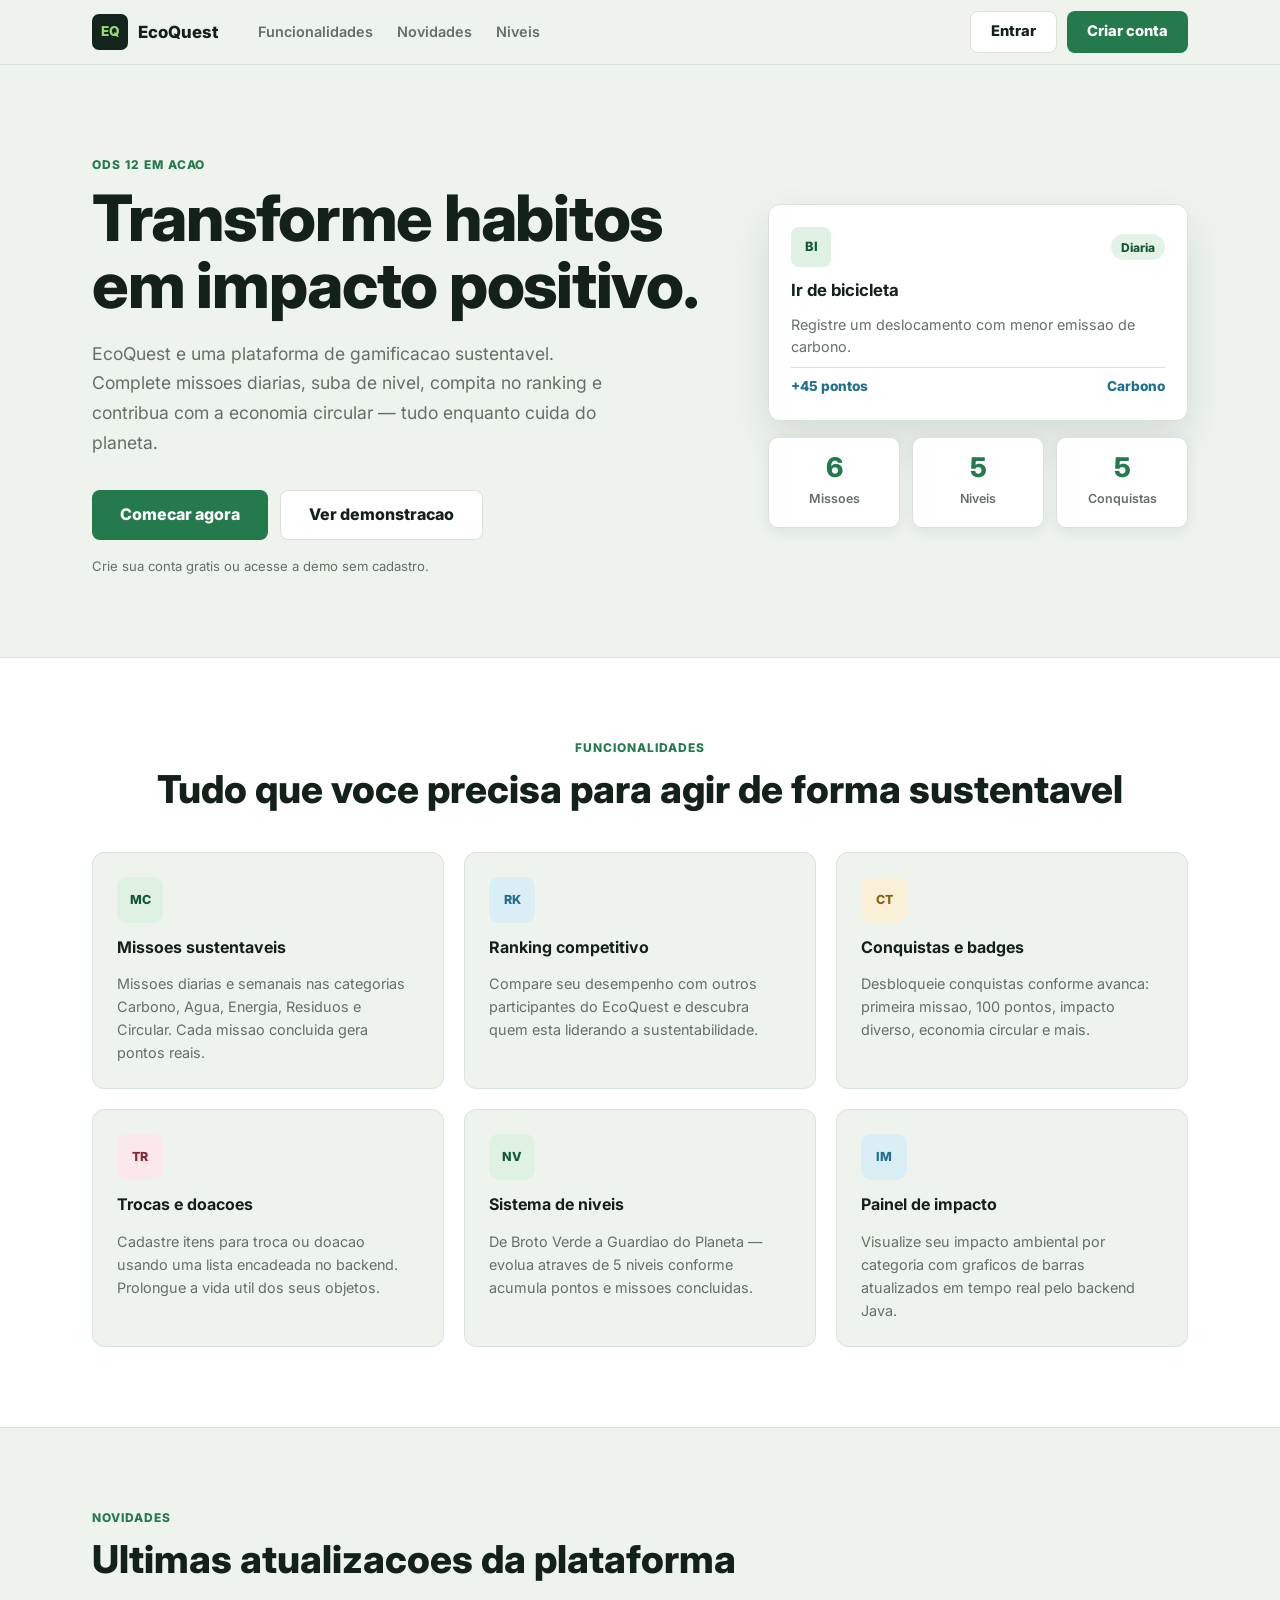
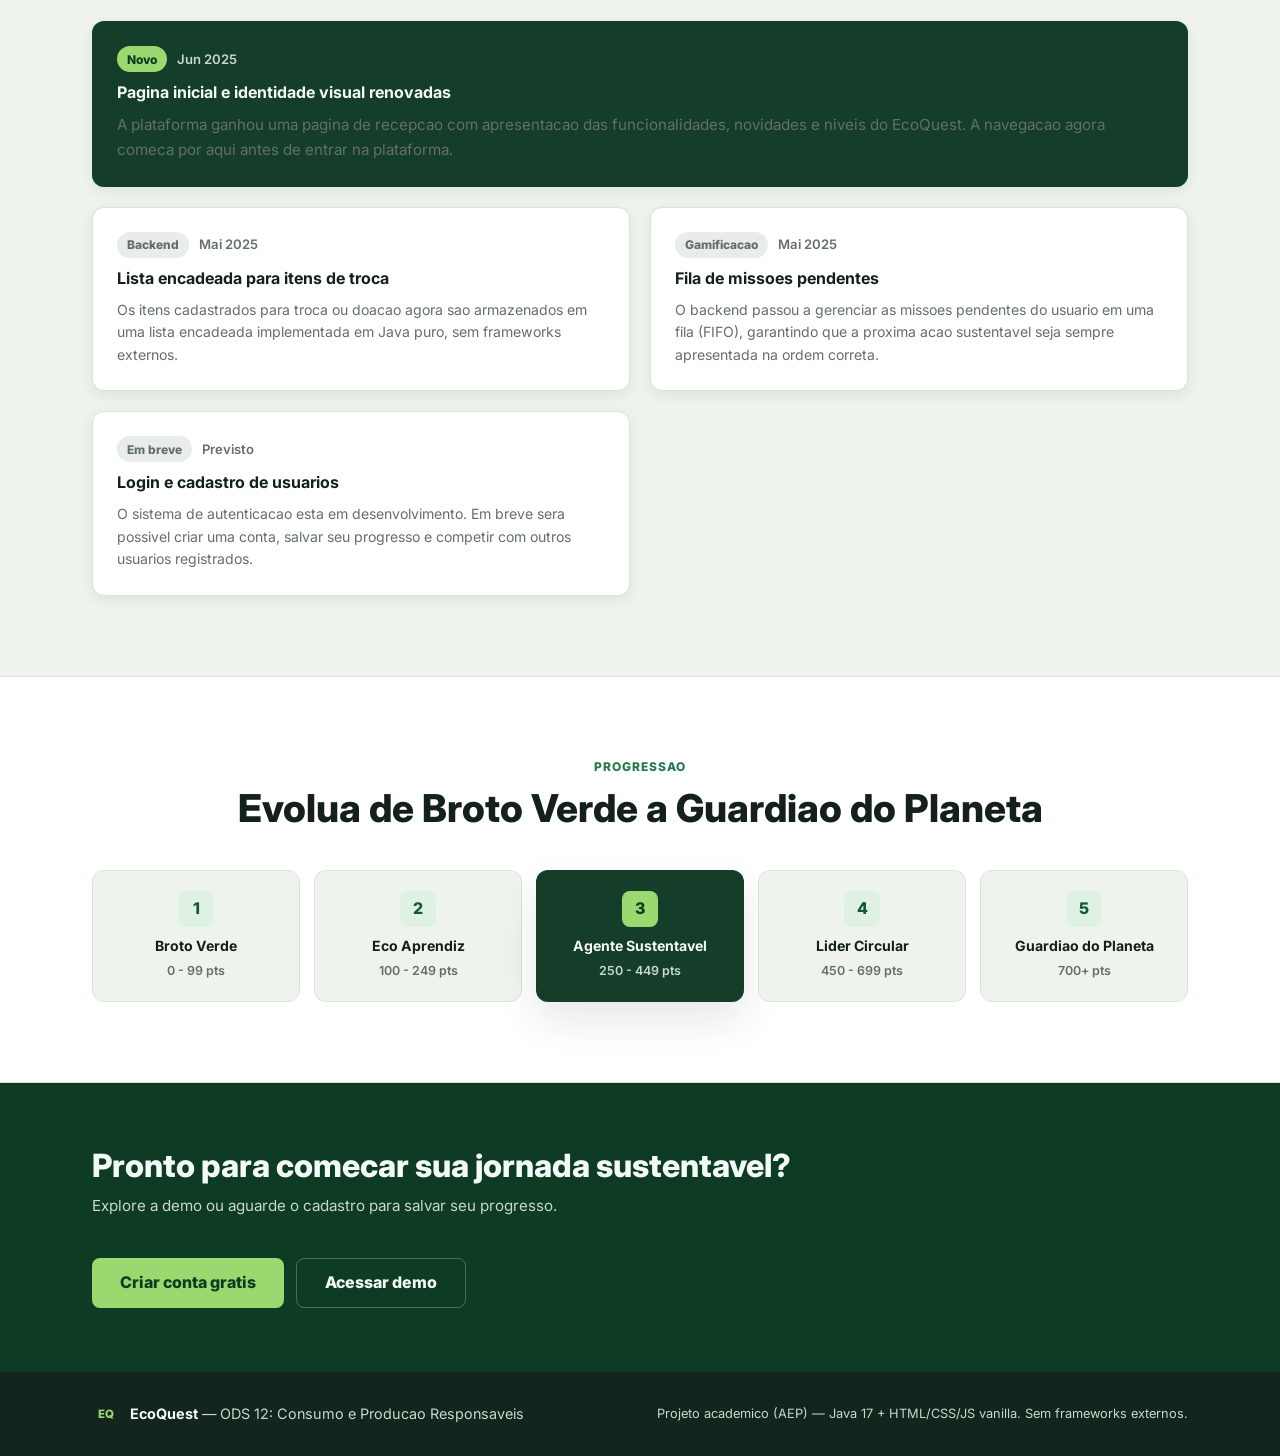
==== commit 53c01742: "Sexto Commit: adicionando cadastro e login de usuários usando arquivo CSV" ====
--- a/index.html
+++ b/index.html
@@ -23,8 +23,8 @@
         <a href="#niveis">Niveis</a>
       </nav>
       <div class="lp-auth">
-        <button class="lp-btn-ghost" type="button" disabled title="Em breve">Entrar</button>
-        <button class="lp-btn-primary" type="button" disabled title="Em breve">Criar conta</button>
+        <button class="lp-btn-ghost" id="btnEntrar" type="button">Entrar</button>
+        <button class="lp-btn-primary" id="btnCriarConta" type="button">Criar conta</button>
       </div>
     </div>
   </header>
@@ -42,10 +42,10 @@
             tudo enquanto cuida do planeta.
           </p>
           <div class="lp-hero-actions">
-            <button class="lp-btn-primary lp-btn-lg" type="button" disabled title="Em breve">Comecar agora</button>
+            <button class="lp-btn-primary lp-btn-lg" type="button" onclick="document.getElementById('btnCriarConta').click()">Comecar agora</button>
             <a class="lp-btn-ghost lp-btn-lg" href="/app.html">Ver demonstracao</a>
           </div>
-          <p class="lp-hero-note">Login e cadastro chegam em breve. Acesse a demo sem conta.</p>
+          <p class="lp-hero-note">Crie sua conta gratis ou acesse a demo sem cadastro.</p>
         </div>
         <div class="lp-hero-visual" aria-hidden="true">
           <div class="lp-hero-card">
@@ -211,7 +211,7 @@
           <p>Explore a demo ou aguarde o cadastro para salvar seu progresso.</p>
         </div>
         <div class="lp-cta-actions">
-          <button class="lp-btn-primary lp-btn-lg" type="button" disabled title="Em breve">Criar conta gratis</button>
+          <button class="lp-btn-primary lp-btn-lg" type="button" onclick="document.getElementById('btnCriarConta').click()">Criar conta gratis</button>
           <a class="lp-btn-ghost lp-btn-lg" href="/app.html">Acessar demo</a>
         </div>
       </div>
@@ -229,5 +229,57 @@
     </div>
   </footer>
 
+  <dialog id="authModal" class="auth-modal">
+    <div class="auth-card">
+      <div class="auth-modal-header">
+        <div class="lp-brand">
+          <span class="lp-brand-mark">EQ</span>
+          <span class="lp-brand-name">EcoQuest</span>
+        </div>
+        <button class="auth-fechar" id="fecharModal" type="button" aria-label="Fechar">&times;</button>
+      </div>
+
+      <div class="auth-abas">
+        <button class="auth-aba ativa" id="tabEntrar" type="button">Entrar</button>
+        <button class="auth-aba" id="tabCadastrar" type="button">Criar conta</button>
+      </div>
+
+      <form id="formEntrar" novalidate>
+        <label class="auth-label">
+          Email
+          <input id="loginEmail" type="email" placeholder="seu@email.com" required>
+        </label>
+        <label class="auth-label">
+          Senha
+          <input id="loginSenha" type="password" placeholder="Sua senha" required>
+        </label>
+        <p class="auth-erro" id="erroEntrar"></p>
+        <button class="lp-btn-primary auth-submit" type="submit">Entrar</button>
+      </form>
+
+      <form id="formCadastrar" class="oculto" novalidate>
+        <label class="auth-label">
+          Nome completo
+          <input id="cadNome" type="text" placeholder="Seu nome" required>
+        </label>
+        <label class="auth-label">
+          Email
+          <input id="cadEmail" type="email" placeholder="seu@email.com" required>
+        </label>
+        <label class="auth-label">
+          Senha
+          <input id="cadSenha" type="password" placeholder="Minimo 6 caracteres" required>
+        </label>
+        <label class="auth-label">
+          Confirmar senha
+          <input id="cadConfirmar" type="password" placeholder="Repita a senha" required>
+        </label>
+        <p class="auth-erro" id="erroCadastrar"></p>
+        <button class="lp-btn-primary auth-submit" type="submit">Criar conta</button>
+      </form>
+    </div>
+  </dialog>
+
+  <script src="auth.js"></script>
 </body>
 </html>
--- a/landing.css
+++ b/landing.css
@@ -635,6 +635,135 @@
 }
 
 /* ════════════════════════════════
+   MODAL DE AUTENTICACAO
+════════════════════════════════ */
+.auth-modal {
+  border: none;
+  border-radius: 16px;
+  padding: 0;
+  width: min(480px, calc(100vw - 32px));
+  box-shadow: 0 24px 64px rgba(20, 32, 26, 0.22);
+  animation: modalEntrar 0.2s ease;
+}
+
+.auth-modal::backdrop {
+  background: rgba(13, 24, 18, 0.6);
+  backdrop-filter: blur(4px);
+}
+
+@keyframes modalEntrar {
+  from { opacity: 0; transform: translateY(-12px) scale(0.97); }
+  to   { opacity: 1; transform: translateY(0)    scale(1); }
+}
+
+.auth-card {
+  padding: 28px;
+  display: grid;
+  gap: 20px;
+}
+
+.auth-modal-header {
+  display: flex;
+  align-items: center;
+  justify-content: space-between;
+}
+
+.auth-fechar {
+  display: grid;
+  place-items: center;
+  width: 32px;
+  height: 32px;
+  border: none;
+  border-radius: 6px;
+  background: #f0f4f1;
+  color: var(--muted);
+  font-size: 1.2rem;
+  line-height: 1;
+  cursor: pointer;
+  transition: background 0.15s;
+}
+
+.auth-fechar:hover {
+  background: #e2ebe5;
+  color: var(--text);
+}
+
+.auth-abas {
+  display: grid;
+  grid-template-columns: 1fr 1fr;
+  gap: 6px;
+  background: #f0f4f1;
+  border-radius: 10px;
+  padding: 4px;
+}
+
+.auth-aba {
+  min-height: 38px;
+  border: none;
+  border-radius: 7px;
+  background: transparent;
+  color: var(--muted);
+  font-weight: 700;
+  font-size: 0.9rem;
+  cursor: pointer;
+  transition: background 0.15s, color 0.15s;
+}
+
+.auth-aba.ativa {
+  background: #fff;
+  color: var(--text);
+  box-shadow: 0 1px 4px rgba(20, 32, 26, 0.1);
+}
+
+.auth-label {
+  display: grid;
+  gap: 7px;
+  color: var(--muted);
+  font-size: 0.85rem;
+  font-weight: 700;
+}
+
+.auth-label input {
+  width: 100%;
+  border: 1.5px solid var(--line);
+  border-radius: 8px;
+  padding: 11px 12px;
+  font: inherit;
+  font-size: 0.95rem;
+  color: var(--text);
+  background: #fff;
+  transition: border-color 0.15s;
+}
+
+.auth-label input:focus {
+  outline: none;
+  border-color: var(--green);
+}
+
+form {
+  display: grid;
+  gap: 14px;
+}
+
+.oculto {
+  display: none !important;
+}
+
+.auth-erro {
+  min-height: 18px;
+  color: var(--rose);
+  font-size: 0.85rem;
+  font-weight: 600;
+  margin: 0;
+}
+
+.auth-submit {
+  width: 100%;
+  min-height: 46px;
+  font-size: 0.95rem;
+}
+
+/* ════════════════════════════════
    RESPONSIVE
 ════════════════════════════════ */
 @media (max-width: 1000px) {
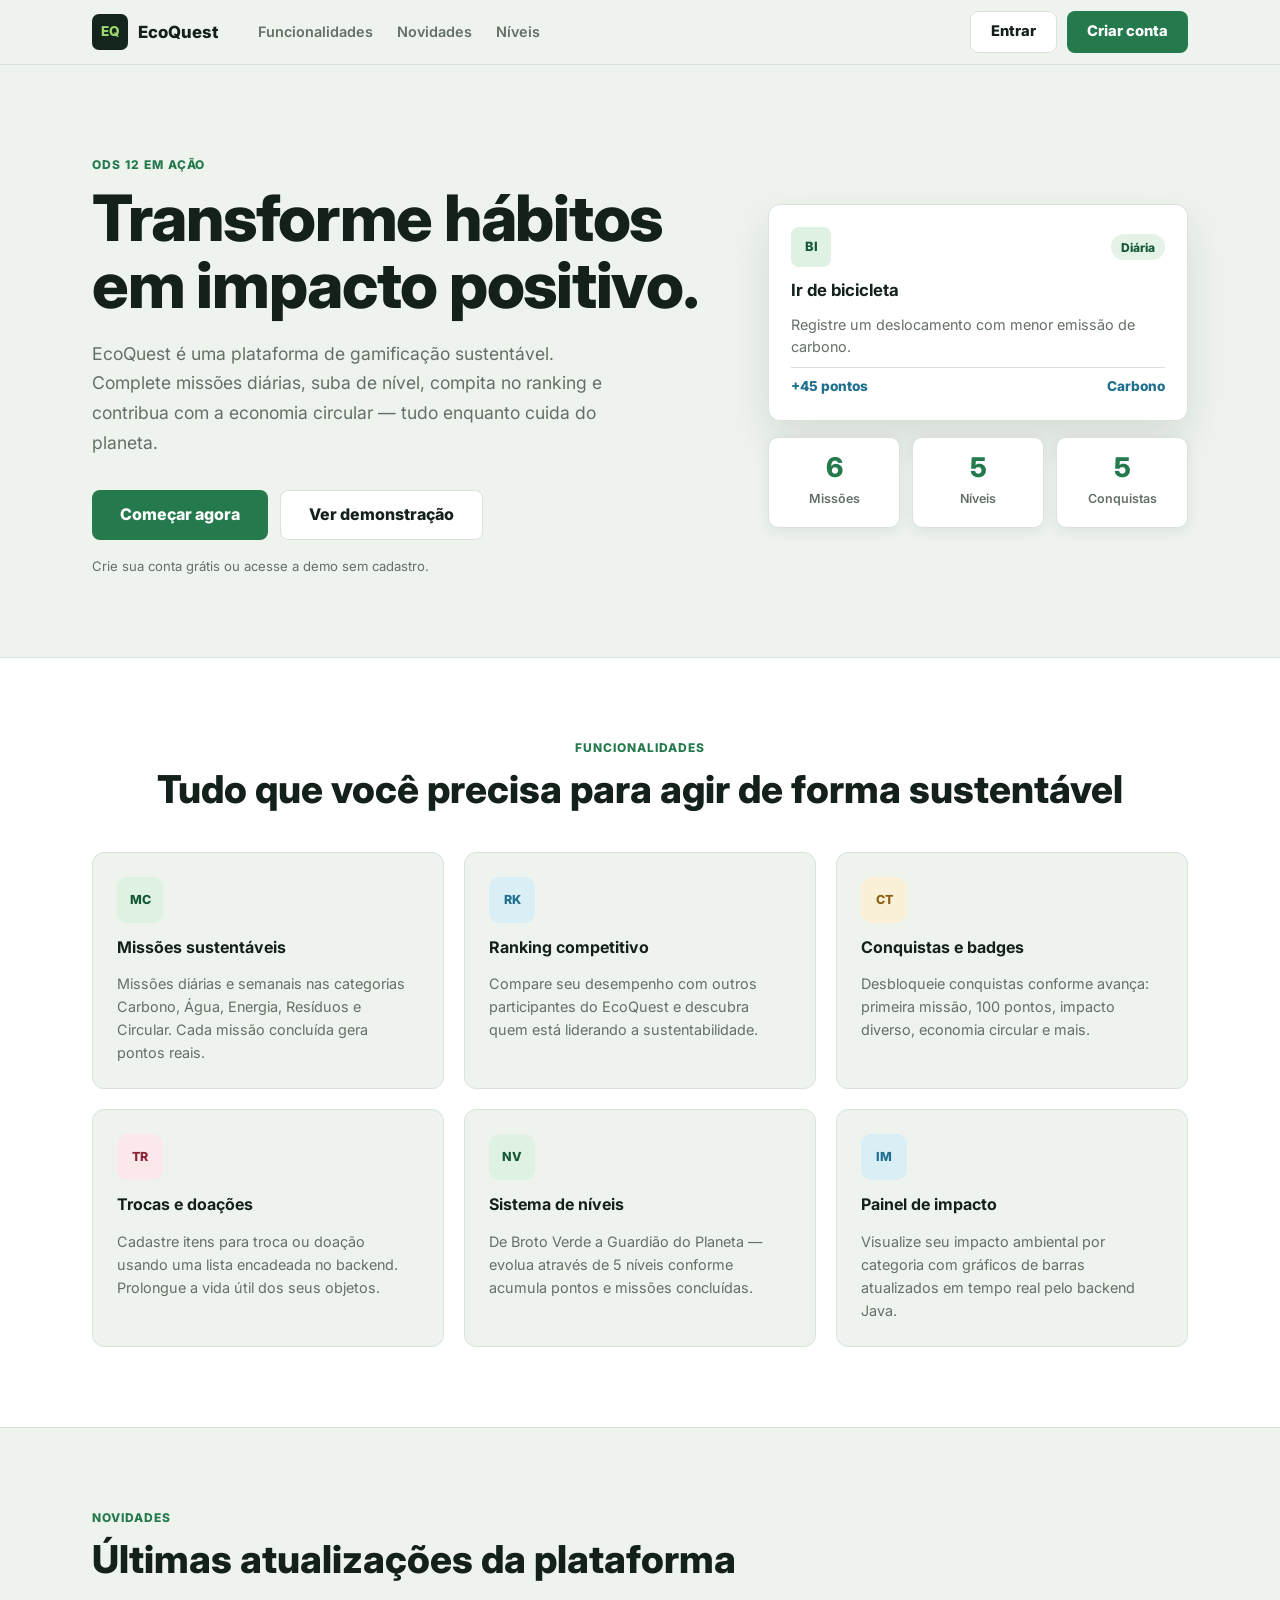
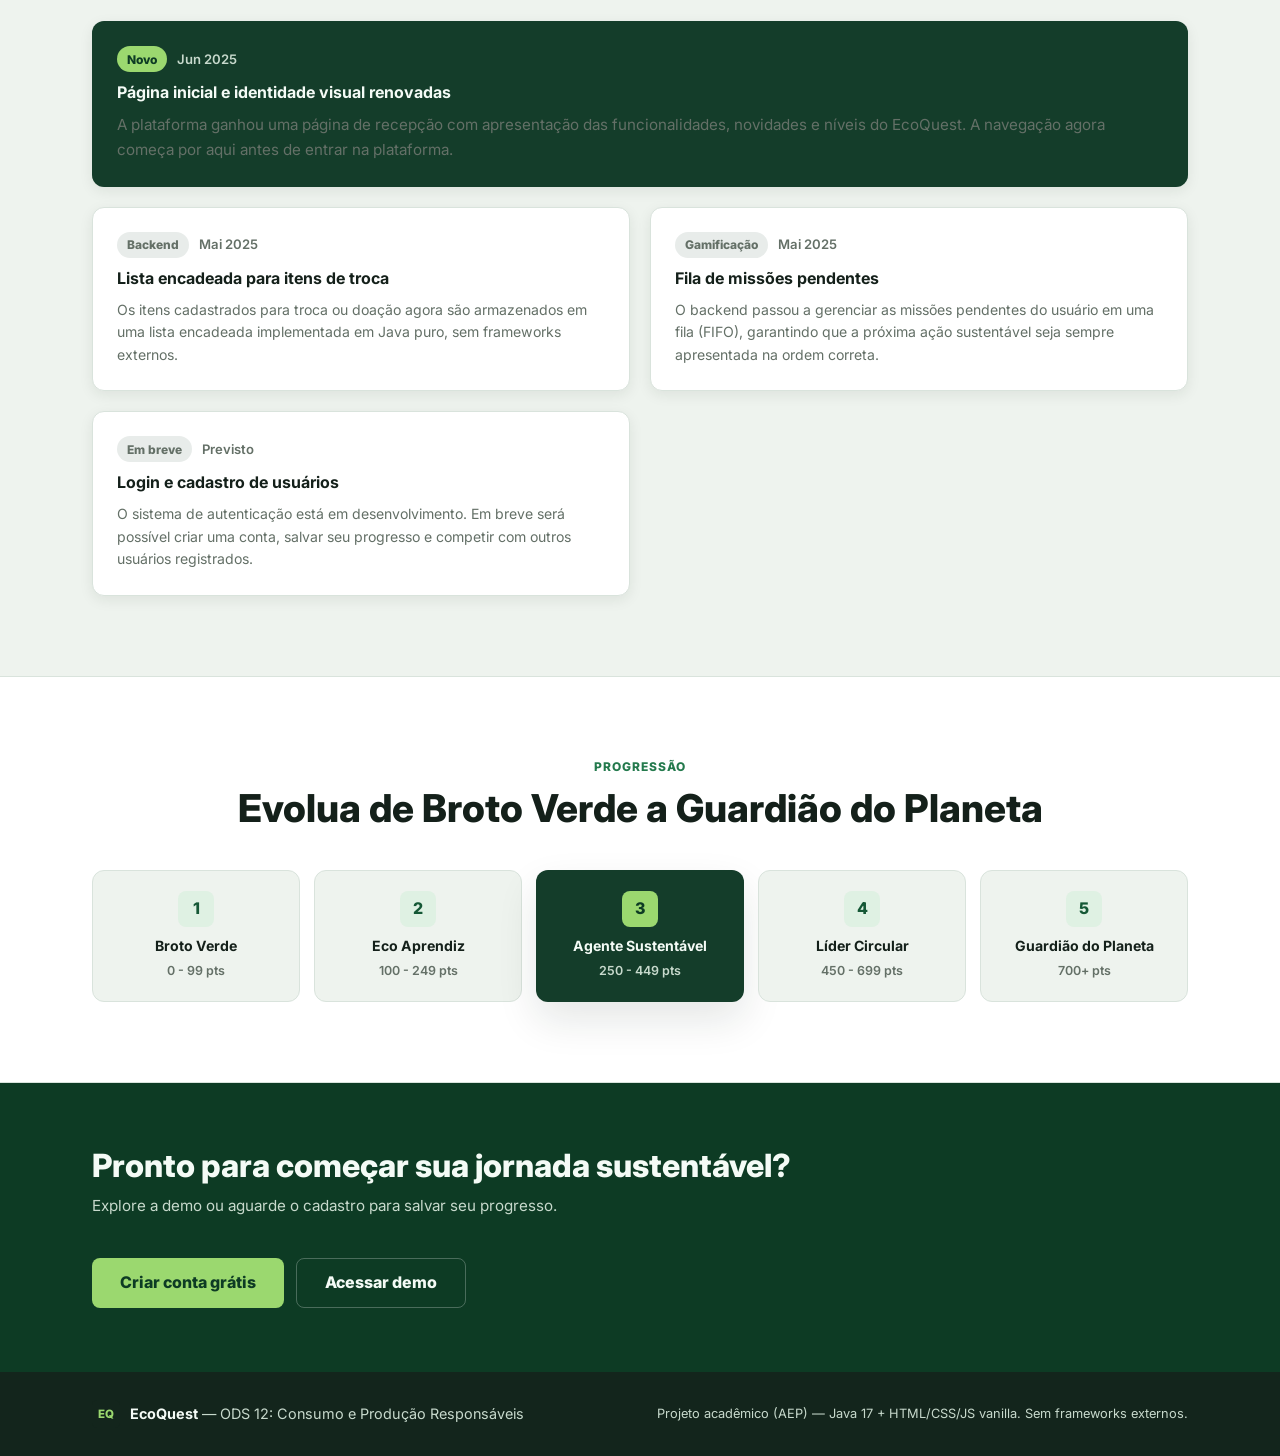
==== commit ad7a9330: "Ajustando textos" ====
--- a/index.html
+++ b/index.html
@@ -3,7 +3,7 @@
 <head>
   <meta charset="UTF-8">
   <meta name="viewport" content="width=device-width, initial-scale=1.0">
-  <title>EcoQuest | Transforme habitos em impacto positivo</title>
+  <title>EcoQuest | Transforme hábitos em impacto positivo</title>
   <link rel="preconnect" href="https://fonts.googleapis.com">
   <link rel="preconnect" href="https://fonts.gstatic.com" crossorigin>
   <link href="https://fonts.googleapis.com/css2?family=Inter:wght@400;500;600;700;800&display=swap" rel="stylesheet">
@@ -17,10 +17,10 @@
         <span class="lp-brand-mark">EQ</span>
         <span class="lp-brand-name">EcoQuest</span>
       </a>
-      <nav class="lp-nav" aria-label="Navegacao principal">
+      <nav class="lp-nav" aria-label="Navegação principal">
         <a href="#features">Funcionalidades</a>
         <a href="#novidades">Novidades</a>
-        <a href="#niveis">Niveis</a>
+        <a href="#niveis">Níveis</a>
       </nav>
       <div class="lp-auth">
         <button class="lp-btn-ghost" id="btnEntrar" type="button">Entrar</button>
@@ -34,27 +34,27 @@
     <section class="lp-hero">
       <div class="lp-container lp-hero-inner">
         <div class="lp-hero-content">
-          <span class="lp-eyebrow">ODS 12 em acao</span>
-          <h1>Transforme habitos<br>em impacto positivo.</h1>
+          <span class="lp-eyebrow">ODS 12 em ação</span>
+          <h1>Transforme hábitos<br>em impacto positivo.</h1>
           <p class="lp-hero-sub">
-            EcoQuest e uma plataforma de gamificacao sustentavel. Complete missoes diarias,
-            suba de nivel, compita no ranking e contribua com a economia circular —
+            EcoQuest é uma plataforma de gamificação sustentável. Complete missões diárias,
+            suba de nível, compita no ranking e contribua com a economia circular —
             tudo enquanto cuida do planeta.
           </p>
           <div class="lp-hero-actions">
-            <button class="lp-btn-primary lp-btn-lg" type="button" onclick="document.getElementById('btnCriarConta').click()">Comecar agora</button>
-            <a class="lp-btn-ghost lp-btn-lg" href="/app.html">Ver demonstracao</a>
+            <button class="lp-btn-primary lp-btn-lg" type="button" onclick="document.getElementById('btnCriarConta').click()">Começar agora</button>
+            <a class="lp-btn-ghost lp-btn-lg" href="/app.html">Ver demonstração</a>
           </div>
-          <p class="lp-hero-note">Crie sua conta gratis ou acesse a demo sem cadastro.</p>
+          <p class="lp-hero-note">Crie sua conta grátis ou acesse a demo sem cadastro.</p>
         </div>
         <div class="lp-hero-visual" aria-hidden="true">
           <div class="lp-hero-card">
             <div class="lp-hero-card-row">
               <span class="lp-badge">BI</span>
-              <span class="lp-pill">Diaria</span>
+              <span class="lp-pill">Diária</span>
             </div>
             <strong>Ir de bicicleta</strong>
-            <p>Registre um deslocamento com menor emissao de carbono.</p>
+            <p>Registre um deslocamento com menor emissão de carbono.</p>
             <div class="lp-hero-card-footer">
               <span>+45 pontos</span>
               <span>Carbono</span>
@@ -63,11 +63,11 @@
           <div class="lp-hero-stat-row">
             <div class="lp-hero-stat">
               <strong>6</strong>
-              <span>Missoes</span>
+              <span>Missões</span>
             </div>
             <div class="lp-hero-stat">
               <strong>5</strong>
-              <span>Niveis</span>
+              <span>Níveis</span>
             </div>
             <div class="lp-hero-stat">
               <strong>5</strong>
@@ -81,49 +81,49 @@
     <section class="lp-features" id="features">
       <div class="lp-container">
         <span class="lp-eyebrow lp-eyebrow-center">Funcionalidades</span>
-        <h2 class="lp-section-title lp-text-center">Tudo que voce precisa para agir de forma sustentavel</h2>
+        <h2 class="lp-section-title lp-text-center">Tudo que você precisa para agir de forma sustentável</h2>
         <div class="lp-features-grid">
           <article class="lp-feature-card">
             <div class="lp-feature-icon lp-icon-green">
               <span>MC</span>
             </div>
-            <h3>Missoes sustentaveis</h3>
-            <p>Missoes diarias e semanais nas categorias Carbono, Agua, Energia, Residuos e Circular. Cada missao concluida gera pontos reais.</p>
+            <h3>Missões sustentáveis</h3>
+            <p>Missões diárias e semanais nas categorias Carbono, Água, Energia, Resíduos e Circular. Cada missão concluída gera pontos reais.</p>
           </article>
           <article class="lp-feature-card">
             <div class="lp-feature-icon lp-icon-blue">
               <span>RK</span>
             </div>
             <h3>Ranking competitivo</h3>
-            <p>Compare seu desempenho com outros participantes do EcoQuest e descubra quem esta liderando a sustentabilidade.</p>
+            <p>Compare seu desempenho com outros participantes do EcoQuest e descubra quem está liderando a sustentabilidade.</p>
           </article>
           <article class="lp-feature-card">
             <div class="lp-feature-icon lp-icon-yellow">
               <span>CT</span>
             </div>
             <h3>Conquistas e badges</h3>
-            <p>Desbloqueie conquistas conforme avanca: primeira missao, 100 pontos, impacto diverso, economia circular e mais.</p>
+            <p>Desbloqueie conquistas conforme avança: primeira missão, 100 pontos, impacto diverso, economia circular e mais.</p>
           </article>
           <article class="lp-feature-card">
             <div class="lp-feature-icon lp-icon-rose">
               <span>TR</span>
             </div>
-            <h3>Trocas e doacoes</h3>
-            <p>Cadastre itens para troca ou doacao usando uma lista encadeada no backend. Prolongue a vida util dos seus objetos.</p>
+            <h3>Trocas e doações</h3>
+            <p>Cadastre itens para troca ou doação usando uma lista encadeada no backend. Prolongue a vida útil dos seus objetos.</p>
           </article>
           <article class="lp-feature-card">
             <div class="lp-feature-icon lp-icon-green">
               <span>NV</span>
             </div>
-            <h3>Sistema de niveis</h3>
-            <p>De Broto Verde a Guardiao do Planeta — evolua atraves de 5 niveis conforme acumula pontos e missoes concluidas.</p>
+            <h3>Sistema de níveis</h3>
+            <p>De Broto Verde a Guardião do Planeta — evolua através de 5 níveis conforme acumula pontos e missões concluídas.</p>
           </article>
           <article class="lp-feature-card">
             <div class="lp-feature-icon lp-icon-blue">
               <span>IM</span>
             </div>
             <h3>Painel de impacto</h3>
-            <p>Visualize seu impacto ambiental por categoria com graficos de barras atualizados em tempo real pelo backend Java.</p>
+            <p>Visualize seu impacto ambiental por categoria com gráficos de barras atualizados em tempo real pelo backend Java.</p>
           </article>
         </div>
       </div>
@@ -132,15 +132,15 @@
     <section class="lp-novidades" id="novidades">
       <div class="lp-container">
         <span class="lp-eyebrow">Novidades</span>
-        <h2 class="lp-section-title">Ultimas atualizacoes da plataforma</h2>
+        <h2 class="lp-section-title">Últimas atualizações da plataforma</h2>
         <div class="lp-news-list">
           <article class="lp-news-card lp-news-featured">
             <div class="lp-news-meta">
               <span class="lp-pill">Novo</span>
               <time>Jun 2025</time>
             </div>
-            <h3>Pagina inicial e identidade visual renovadas</h3>
-            <p>A plataforma ganhou uma pagina de recepcao com apresentacao das funcionalidades, novidades e niveis do EcoQuest. A navegacao agora comeca por aqui antes de entrar na plataforma.</p>
+            <h3>Página inicial e identidade visual renovadas</h3>
+            <p>A plataforma ganhou uma página de recepção com apresentação das funcionalidades, novidades e níveis do EcoQuest. A navegação agora começa por aqui antes de entrar na plataforma.</p>
           </article>
           <article class="lp-news-card">
             <div class="lp-news-meta">
@@ -148,23 +148,23 @@
               <time>Mai 2025</time>
             </div>
             <h3>Lista encadeada para itens de troca</h3>
-            <p>Os itens cadastrados para troca ou doacao agora sao armazenados em uma lista encadeada implementada em Java puro, sem frameworks externos.</p>
+            <p>Os itens cadastrados para troca ou doação agora são armazenados em uma lista encadeada implementada em Java puro, sem frameworks externos.</p>
           </article>
           <article class="lp-news-card">
             <div class="lp-news-meta">
-              <span class="lp-pill lp-pill-muted">Gamificacao</span>
+              <span class="lp-pill lp-pill-muted">Gamificação</span>
               <time>Mai 2025</time>
             </div>
-            <h3>Fila de missoes pendentes</h3>
-            <p>O backend passou a gerenciar as missoes pendentes do usuario em uma fila (FIFO), garantindo que a proxima acao sustentavel seja sempre apresentada na ordem correta.</p>
+            <h3>Fila de missões pendentes</h3>
+            <p>O backend passou a gerenciar as missões pendentes do usuário em uma fila (FIFO), garantindo que a próxima ação sustentável seja sempre apresentada na ordem correta.</p>
           </article>
           <article class="lp-news-card">
             <div class="lp-news-meta">
               <span class="lp-pill lp-pill-muted">Em breve</span>
               <time>Previsto</time>
             </div>
-            <h3>Login e cadastro de usuarios</h3>
-            <p>O sistema de autenticacao esta em desenvolvimento. Em breve sera possivel criar uma conta, salvar seu progresso e competir com outros usuarios registrados.</p>
+            <h3>Login e cadastro de usuários</h3>
+            <p>O sistema de autenticação está em desenvolvimento. Em breve será possível criar uma conta, salvar seu progresso e competir com outros usuários registrados.</p>
           </article>
         </div>
       </div>
@@ -172,8 +172,8 @@
 
     <section class="lp-niveis" id="niveis">
       <div class="lp-container">
-        <span class="lp-eyebrow lp-eyebrow-center">Progressao</span>
-        <h2 class="lp-section-title lp-text-center">Evolua de Broto Verde a Guardiao do Planeta</h2>
+        <span class="lp-eyebrow lp-eyebrow-center">Progressão</span>
+        <h2 class="lp-section-title lp-text-center">Evolua de Broto Verde a Guardião do Planeta</h2>
         <div class="lp-niveis-grid">
           <article class="lp-nivel-card">
             <span class="lp-nivel-num">1</span>
@@ -187,17 +187,17 @@
           </article>
           <article class="lp-nivel-card lp-nivel-destaque">
             <span class="lp-nivel-num">3</span>
-            <strong>Agente Sustentavel</strong>
+            <strong>Agente Sustentável</strong>
             <span class="lp-nivel-range">250 - 449 pts</span>
           </article>
           <article class="lp-nivel-card">
             <span class="lp-nivel-num">4</span>
-            <strong>Lider Circular</strong>
+            <strong>Líder Circular</strong>
             <span class="lp-nivel-range">450 - 699 pts</span>
           </article>
           <article class="lp-nivel-card">
             <span class="lp-nivel-num">5</span>
-            <strong>Guardiao do Planeta</strong>
+            <strong>Guardião do Planeta</strong>
             <span class="lp-nivel-range">700+ pts</span>
           </article>
         </div>
@@ -207,11 +207,11 @@
     <section class="lp-cta">
       <div class="lp-container lp-cta-inner">
         <div>
-          <h2>Pronto para comecar sua jornada sustentavel?</h2>
+          <h2>Pronto para começar sua jornada sustentável?</h2>
           <p>Explore a demo ou aguarde o cadastro para salvar seu progresso.</p>
         </div>
         <div class="lp-cta-actions">
-          <button class="lp-btn-primary lp-btn-lg" type="button" onclick="document.getElementById('btnCriarConta').click()">Criar conta gratis</button>
+          <button class="lp-btn-primary lp-btn-lg" type="button" onclick="document.getElementById('btnCriarConta').click()">Criar conta grátis</button>
           <a class="lp-btn-ghost lp-btn-lg" href="/app.html">Acessar demo</a>
         </div>
       </div>
@@ -223,9 +223,9 @@
     <div class="lp-container lp-footer-inner">
       <div class="lp-footer-brand">
         <span class="lp-brand-mark lp-brand-mark-sm">EQ</span>
-        <span><strong>EcoQuest</strong> — ODS 12: Consumo e Producao Responsaveis</span>
-      </div>
-      <p class="lp-footer-note">Projeto academico (AEP) — Java 17 + HTML/CSS/JS vanilla. Sem frameworks externos.</p>
+        <span><strong>EcoQuest</strong> — ODS 12: Consumo e Produção Responsáveis</span>
+      </div>
+      <p class="lp-footer-note">Projeto acadêmico (AEP) — Java 17 + HTML/CSS/JS vanilla. Sem frameworks externos.</p>
     </div>
   </footer>
 
@@ -268,7 +268,7 @@
         </label>
         <label class="auth-label">
           Senha
-          <input id="cadSenha" type="password" placeholder="Minimo 6 caracteres" required>
+          <input id="cadSenha" type="password" placeholder="Mínimo 6 caracteres" required>
         </label>
         <label class="auth-label">
           Confirmar senha
@@ -282,4 +282,4 @@
 
   <script src="auth.js"></script>
 </body>
-</html>
+</html>
